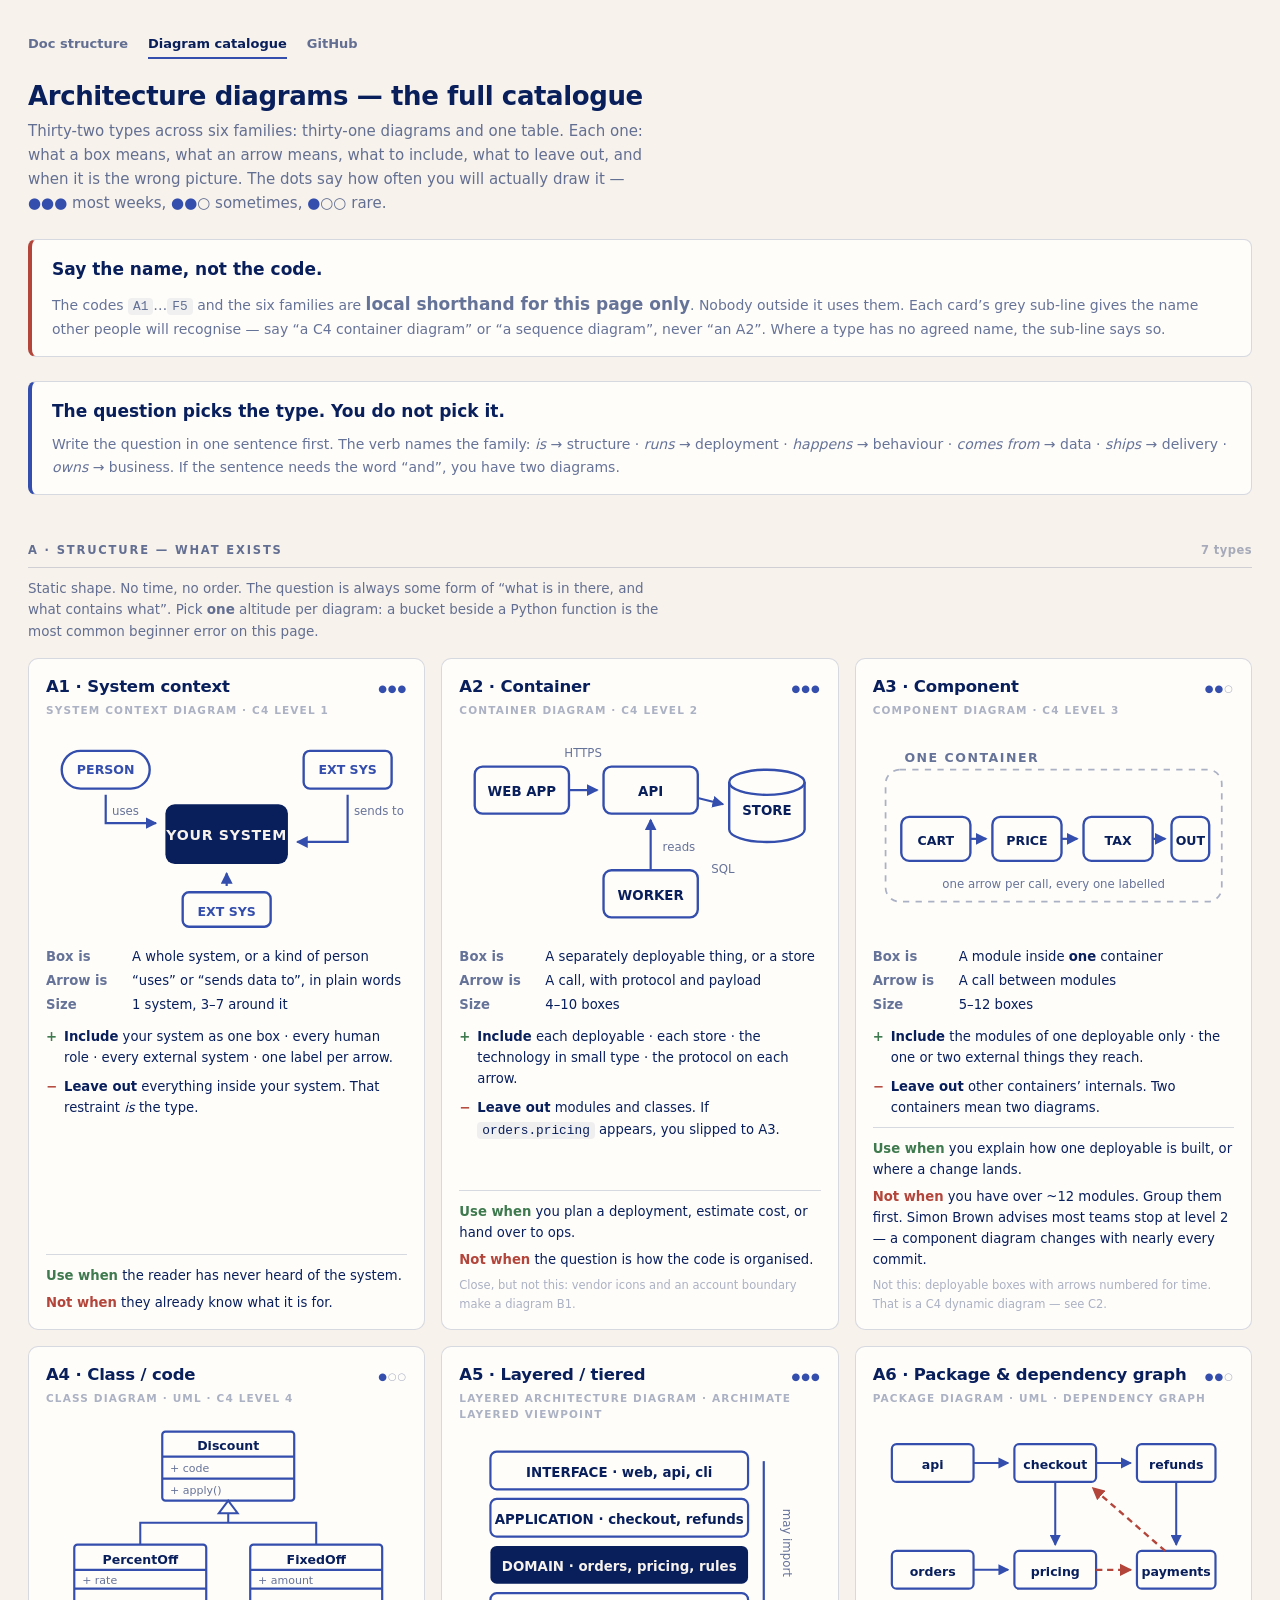
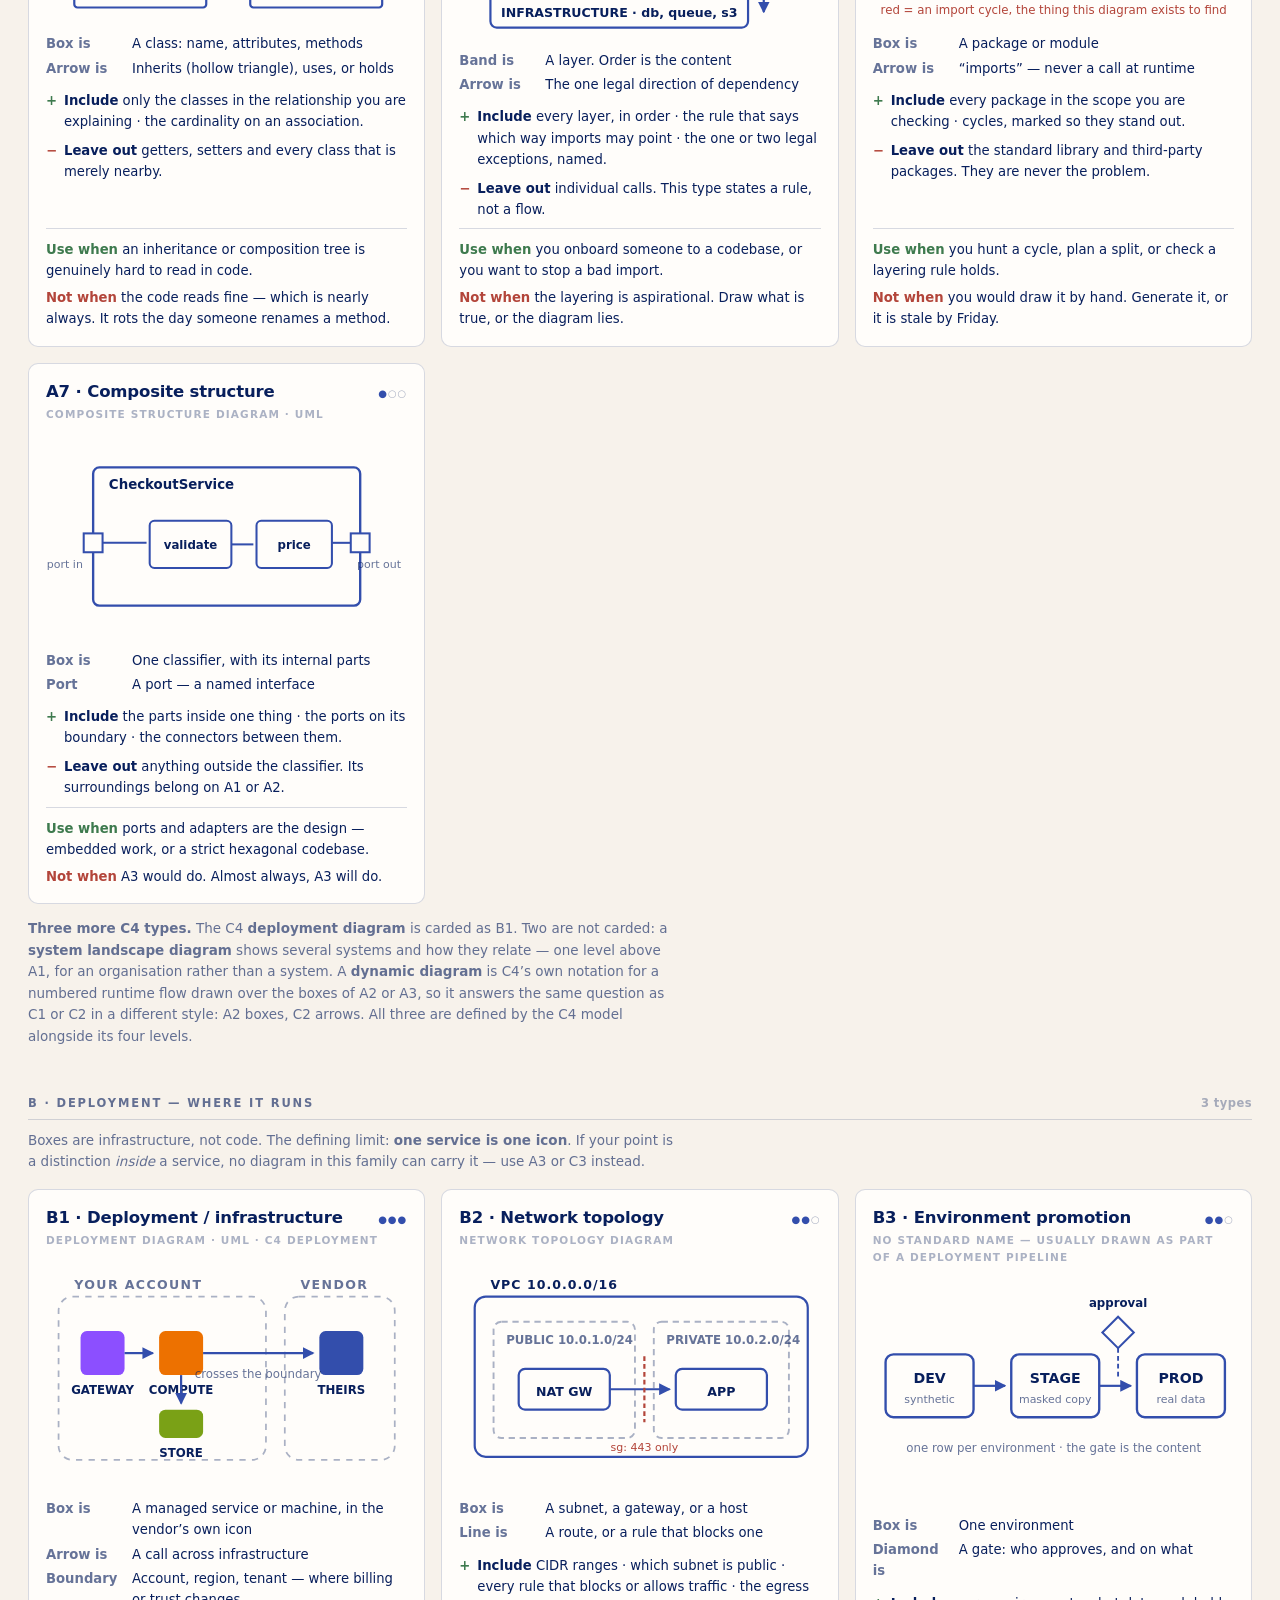
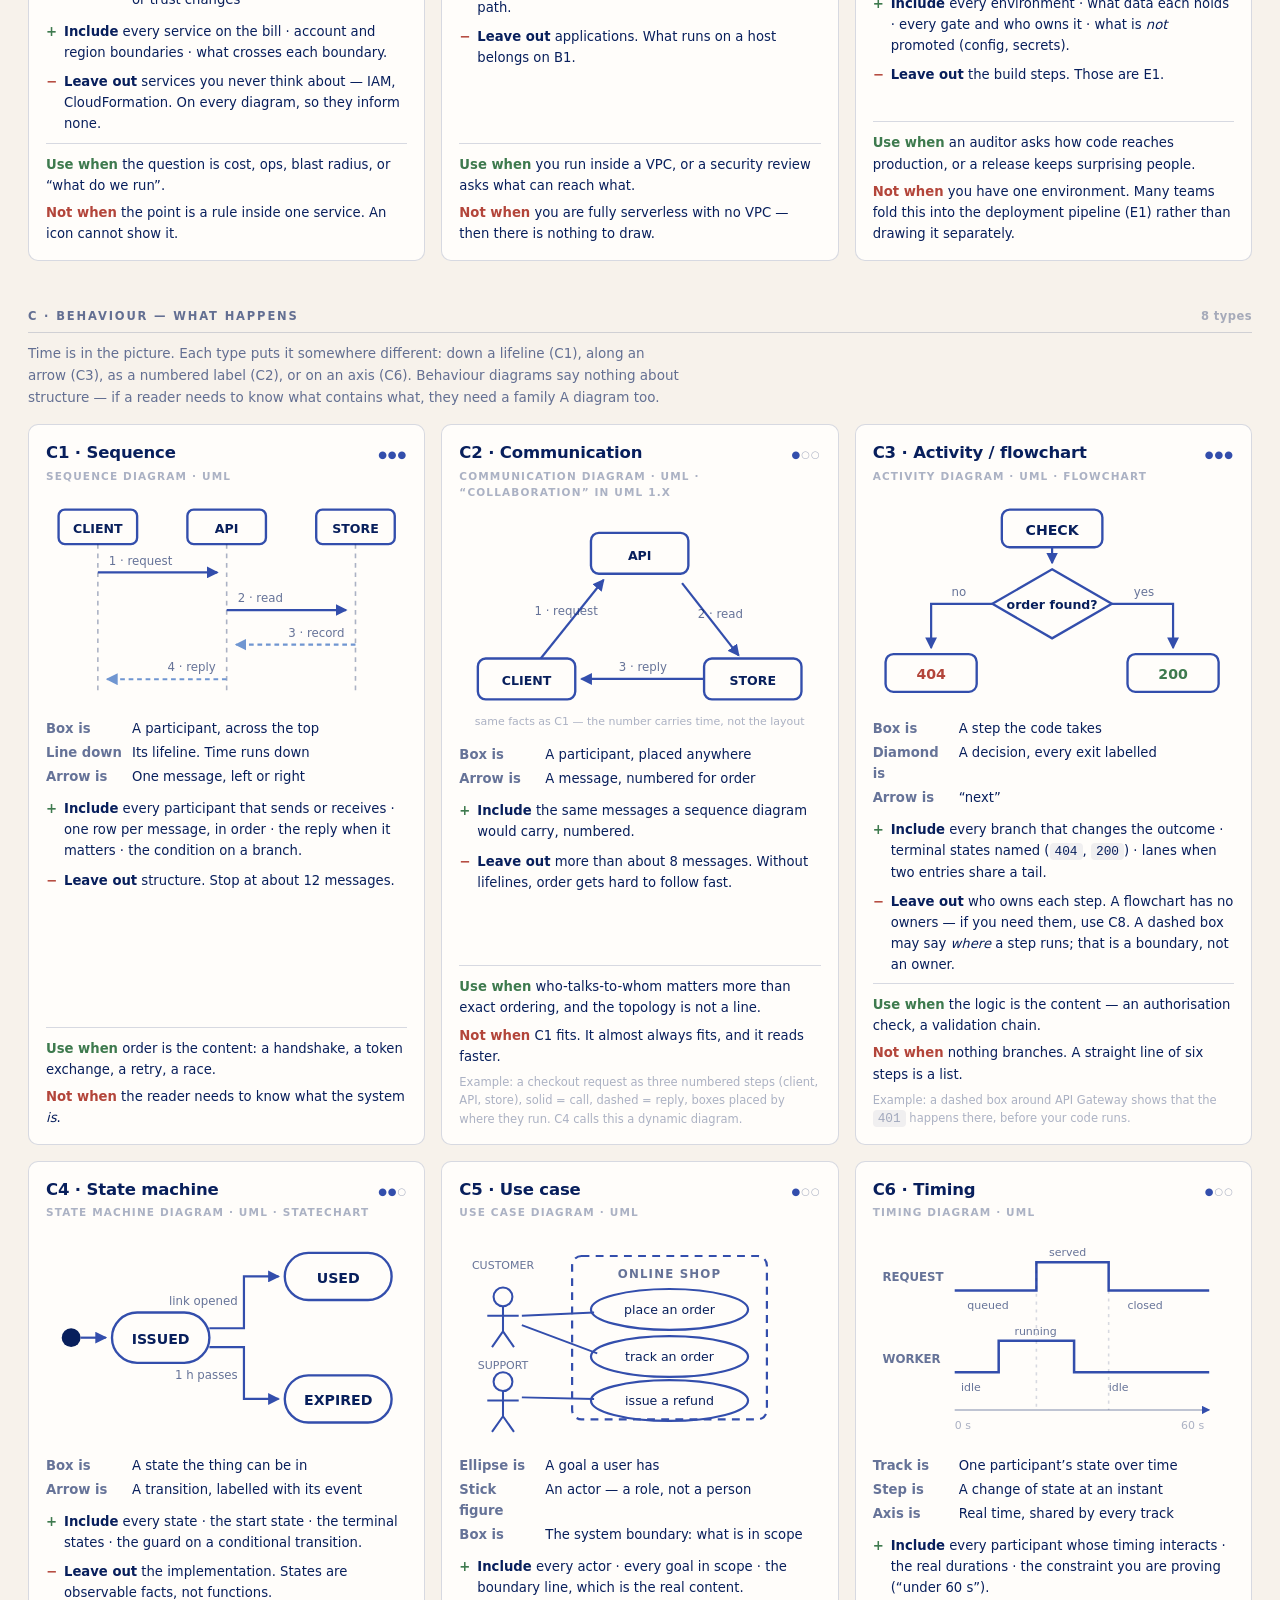
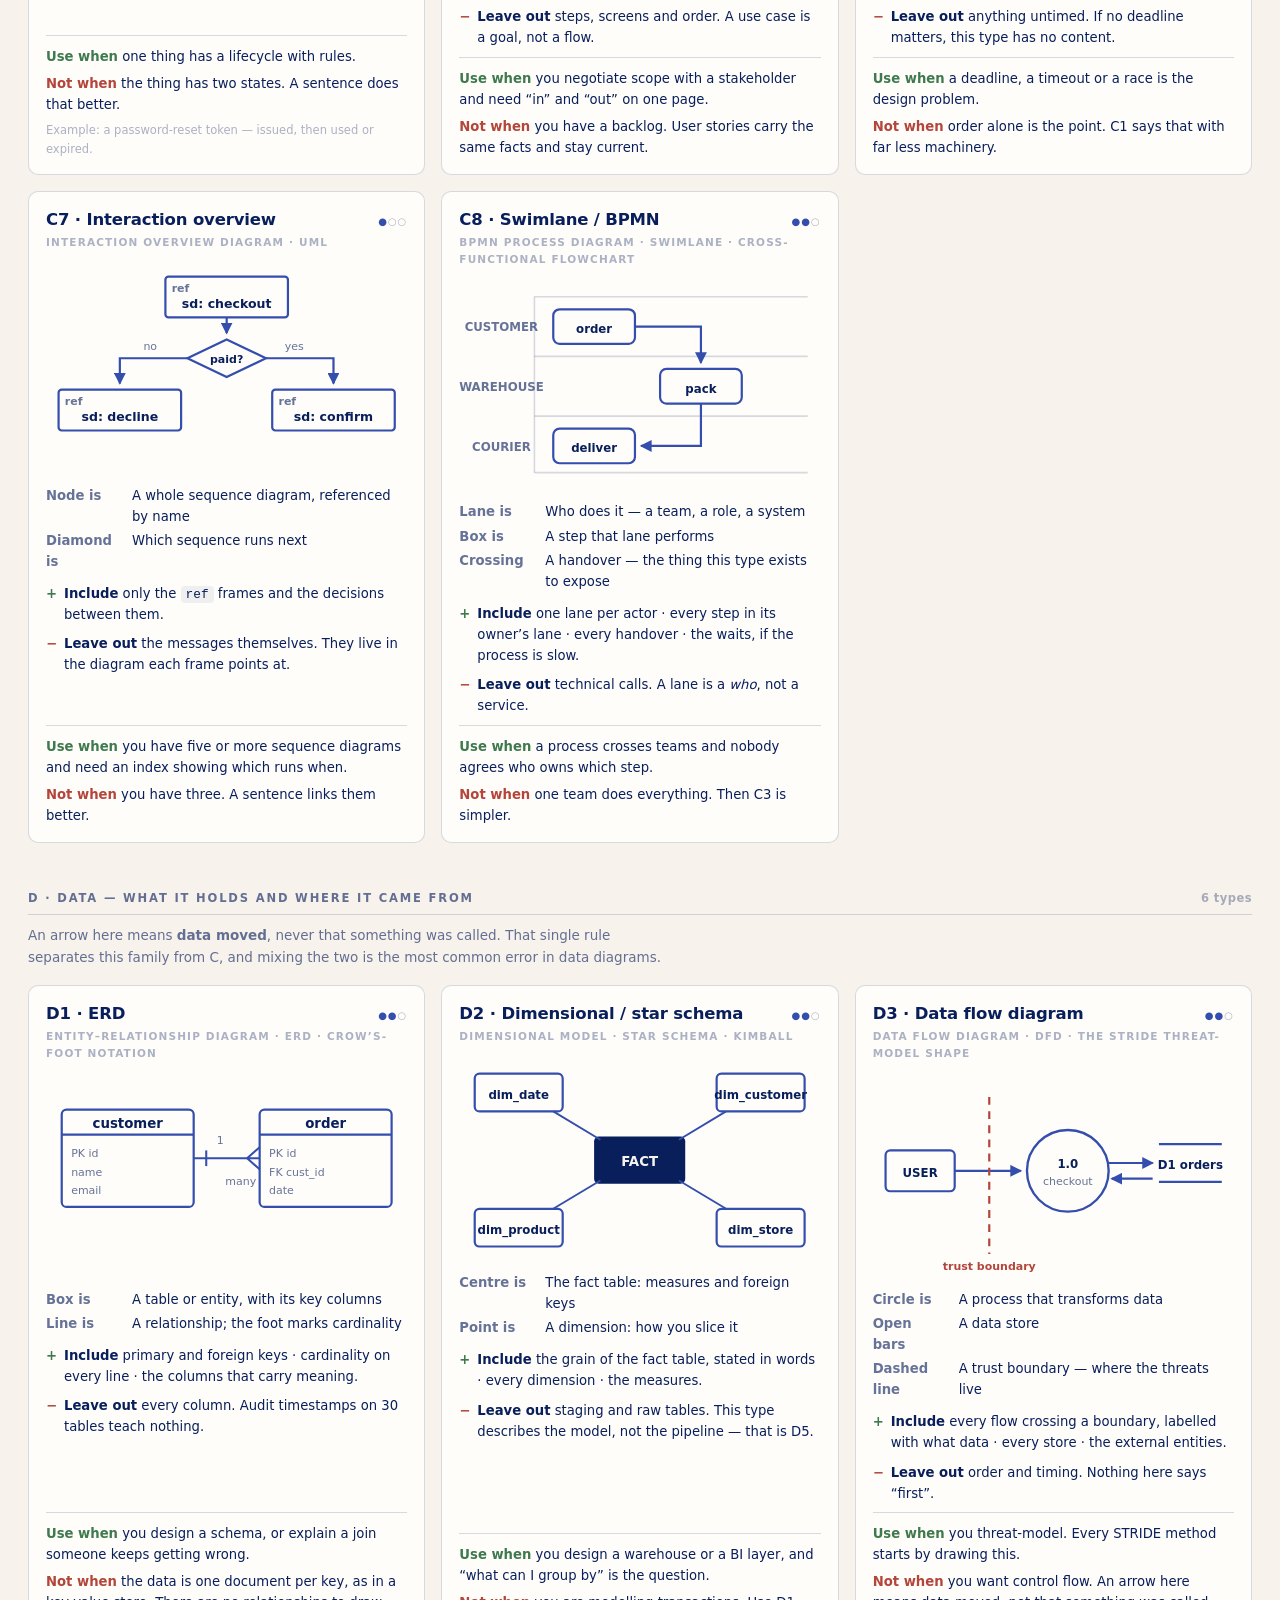
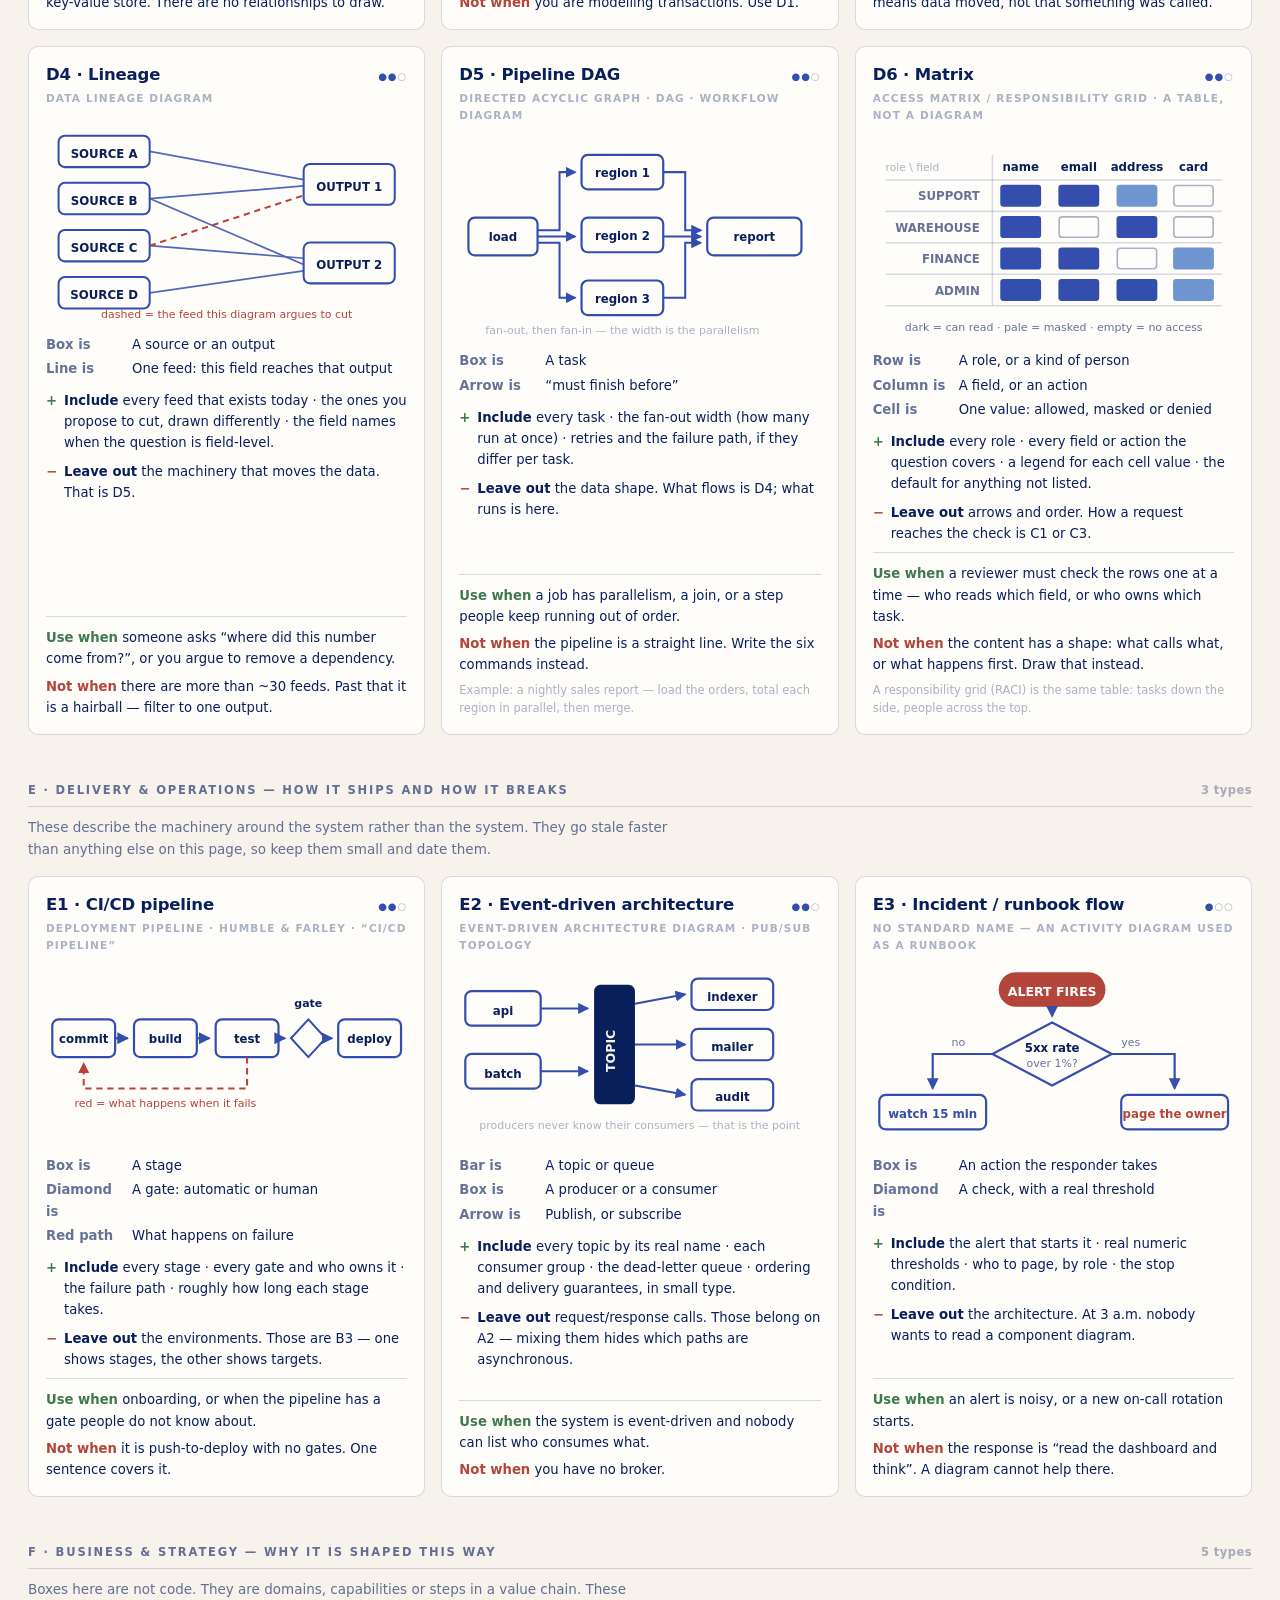
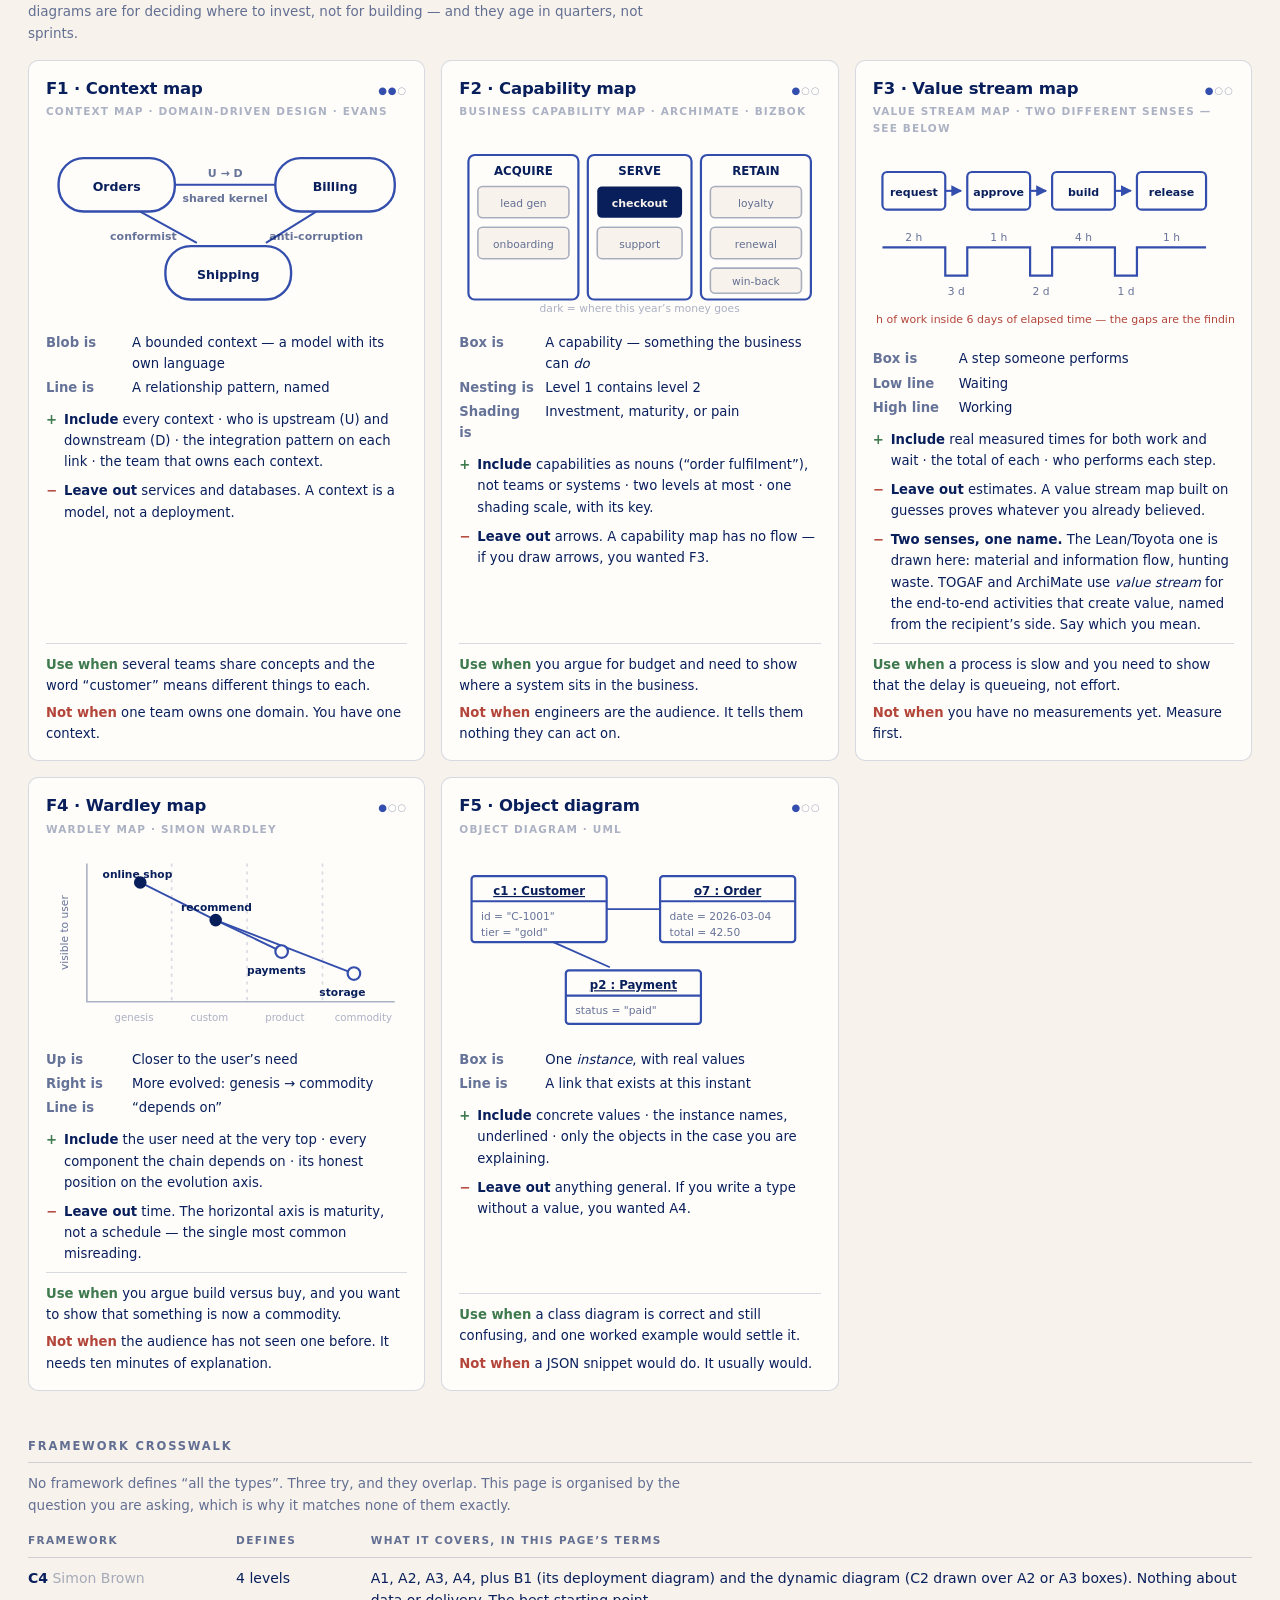
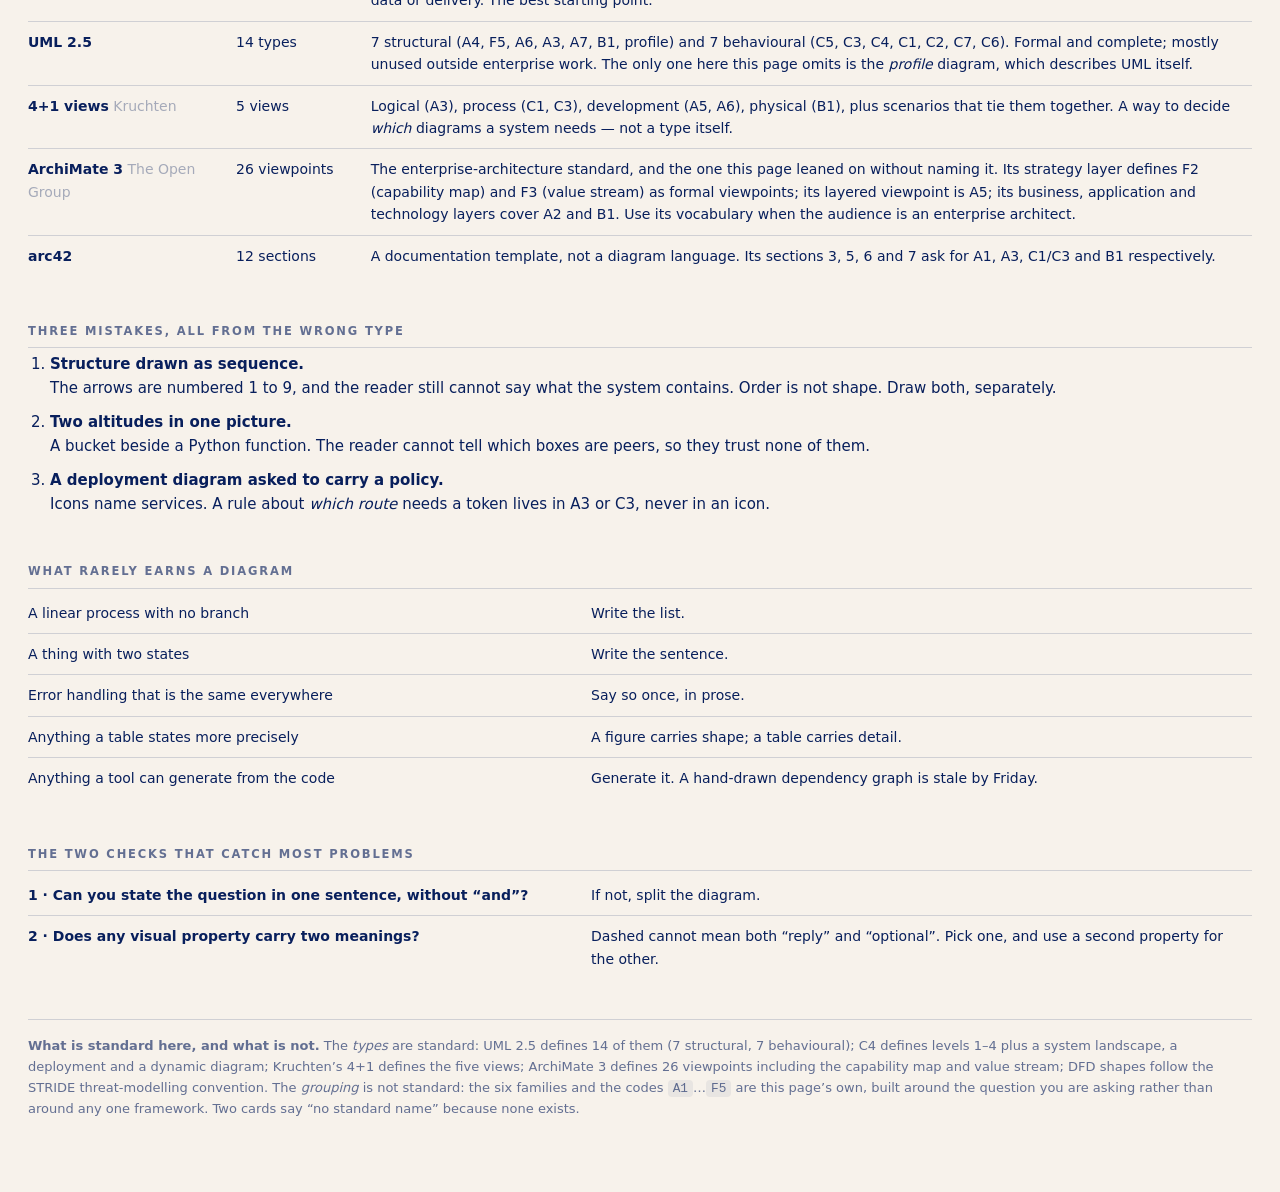
==== docs/diagram-types.html @ 03df4615 "docs(site): add design-doc guide with diagram previews INTENTION: Publish a guide that teaches peopl" ====
<!doctype html>
<html lang="en"><head><meta charset="utf-8">
<meta name="viewport" content="width=device-width,initial-scale=1">
<title>Architecture diagrams — the full catalogue</title>
<link rel="icon" href="data:,">
<style>
  :root{
    --bg:#F7F2EB; --card:#FFFDFA; --txt:#081F5C; --data:#334EAC; --data2:#7096D1;
    --mut:rgba(8,31,92,.62); --faint:rgba(8,31,92,.34); --grid:rgba(8,31,92,.16);
    --ok:#3E7A4E; --no:#B3453A;
    --sans:"Segoe UI",system-ui,-apple-system,"Helvetica Neue",sans-serif;
    --mono:ui-monospace,"Cascadia Mono",Consolas,monospace;
  }
  *{box-sizing:border-box}
  body{background:var(--bg);color:var(--txt);margin:0;font:15px/1.6 var(--sans);padding:34px 28px 60px}
  .wrap{max-width:1240px;margin:0 auto}
  h1{font-size:26px;line-height:1.22;margin:0 0 6px;letter-spacing:-.015em}
  .lede{font-size:15px;color:var(--mut);margin:0;max-width:66ch}
  h2{font-size:11.5px;letter-spacing:.16em;text-transform:uppercase;font-weight:700;color:var(--mut);
     margin:46px 0 4px;padding-bottom:7px;border-bottom:1px solid var(--grid)}
  h2 .cnt{float:right;letter-spacing:.04em;color:var(--faint);text-transform:none;font-weight:600}
  .famnote{font-size:13.5px;color:var(--mut);margin:10px 0 16px;max-width:76ch}
  .rule{background:var(--card);border:1px solid var(--grid);border-left:4px solid var(--data);
        border-radius:8px;padding:16px 20px;margin:24px 0 0}
  .rule b{font-size:17px}
  .rule p{margin:8px 0 0;color:var(--mut);font-size:14px}
  table{border-collapse:collapse;width:100%;font-size:14px}
  th{text-align:left;font-size:10.5px;letter-spacing:.13em;text-transform:uppercase;color:var(--mut);
     font-weight:700;padding:0 14px 8px 0;border-bottom:1px solid var(--grid)}
  td{padding:9px 14px 9px 0;border-bottom:1px solid var(--grid);vertical-align:top}
  tr:last-child td{border-bottom:none}
  code{font:12.8px/1.4 var(--mono);background:rgba(8,31,92,.06);padding:1px 5px;border-radius:4px}
  .grid{display:grid;grid-template-columns:repeat(auto-fit,minmax(min(372px,100%),1fr));gap:16px}
  .card{background:var(--card);border:1px solid var(--grid);border-radius:10px;padding:15px 17px 16px;
        break-inside:avoid;display:flex;flex-direction:column;scroll-margin-top:18px}
  .card:target{border-color:var(--data);box-shadow:0 0 0 3px rgba(51,78,172,.28)}
  .card h3{margin:0;font-size:16.5px;letter-spacing:-.01em}
  .hd{display:flex;justify-content:space-between;align-items:baseline;gap:10px}
  .alt{font-size:10.5px;letter-spacing:.11em;text-transform:uppercase;color:var(--faint);
       font-weight:700;margin:1px 0 11px}
  .freq{font-size:10px;letter-spacing:.1em;white-space:nowrap;color:var(--faint);font-weight:700}
  .freq i{font-style:normal;color:var(--data)}
  .card svg{display:block;width:100%;height:auto;margin:2px 0 13px}
  .kv{display:grid;grid-template-columns:76px 1fr;gap:3px 10px;font-size:13.2px;margin:0 0 11px}
  .kv dt{color:var(--mut);font-weight:600}
  .kv dd{margin:0}
  .io{font-size:13.2px;margin:0 0 8px;padding-left:18px;position:relative}
  .io:before{position:absolute;left:0;top:0;font-weight:700}
  .inc:before{content:"+";color:var(--ok)} .exc:before{content:"\2212";color:var(--no)}
  .when{border-top:1px solid var(--grid);margin-top:auto;padding-top:10px;font-size:13.2px}
  .when p{margin:0 0 6px} .when p:last-child{margin:0}
  .yes b{color:var(--ok)} .no b{color:var(--no)}
  .ex{font-size:11.5px;color:var(--faint);margin:9px 0 0}
  ol.mistakes{margin:0;padding-left:22px} ol.mistakes li{margin-bottom:10px} ol.mistakes b{display:block}
  .foot{margin-top:40px;padding-top:16px;border-top:1px solid var(--grid);font-size:13px;color:var(--mut)}
  .topnav{display:flex;flex-wrap:wrap;gap:6px 20px;font-size:13px;font-weight:600;margin:0 0 22px}
  .topnav a{color:var(--mut);text-decoration:none;padding-bottom:2px;border-bottom:2px solid transparent}
  .topnav a:hover,.topnav a:focus-visible{color:var(--txt);border-bottom-color:var(--grid)}
  .topnav a[aria-current="page"]{color:var(--txt);border-bottom-color:var(--data)}
  @media print{
    .topnav{display:none}
    .card:target{box-shadow:none;border-color:var(--grid)}
    body{background:#fff;padding:0;font-size:9.6pt}
    .grid{grid-template-columns:1fr 1fr;gap:9px}
    .card,.rule{background:#fff;break-inside:avoid} h2{margin-top:18px}
  }
</style></head><body><div class="wrap">

<nav class="topnav" aria-label="Site"><a href="index.html">Doc structure</a><a href="diagram-types.html" aria-current="page">Diagram catalogue</a><a href="https://github.com/whitewhiteqq/tech-design-doc">GitHub</a></nav>

<h1>Architecture diagrams — the full catalogue</h1>
<p class="lede">Thirty-two types across six families: thirty-one diagrams and one table. Each one: what a box means, what an arrow means,
what to include, what to leave out, and when it is the wrong picture. The dots say how often you will
actually draw it — <i style="font-style:normal;color:#334EAC">●●●</i> most weeks,
<i style="font-style:normal;color:#334EAC">●●</i>○ sometimes, <i style="font-style:normal;color:#334EAC">●</i>○○ rare.</p>

<div class="rule" style="border-left-color:#B3453A">
  <b>Say the name, not the code.</b>
  <p>The codes <code>A1</code>…<code>F5</code> and the six families are <b>local shorthand for this
  page only</b>. Nobody outside it uses them. Each card’s grey sub-line gives the name other people
  will recognise — say “a C4 container diagram” or “a sequence diagram”, never “an A2”. Where a type
  has no agreed name, the sub-line says so.</p>
</div>

<div class="rule">
  <b>The question picks the type. You do not pick it.</b>
  <p>Write the question in one sentence first. The verb names the family: <i>is</i> → structure ·
  <i>runs</i> → deployment · <i>happens</i> → behaviour · <i>comes from</i> → data ·
  <i>ships</i> → delivery · <i>owns</i> → business. If the sentence needs the word “and”, you have
  two diagrams.</p>
</div>

<!-- ══════════════════ A · STRUCTURE ══════════════════ -->
<h2>A · Structure — what exists <span class="cnt">7 types</span></h2>
<p class="famnote">Static shape. No time, no order. The question is always some form of “what is in
there, and what contains what”. Pick <b>one</b> altitude per diagram: a bucket beside a Python
function is the most common beginner error on this page.</p>
<div class="grid">

<div class="card" id="a1"><div class="hd"><h3>A1 · System context</h3><span class="freq"><i>●●●</i></span></div>
  <p class="alt">System context diagram · C4 level 1</p>
  <svg viewBox="0 0 230 128" role="img" aria-label="One dark system box in the middle with a person and two external systems pointing at it">
    <rect x="76" y="46" width="78" height="38" rx="6" fill="#081F5C"/>
    <text x="115" y="69" text-anchor="middle" font-size="9" font-weight="800" fill="#F7F2EB" letter-spacing=".05em">YOUR SYSTEM</text>
    <g fill="none" stroke="#334EAC" stroke-width="1.5">
      <rect x="10" y="12" width="56" height="24" rx="12"/><rect x="164" y="12" width="56" height="24" rx="4"/>
      <rect x="87" y="102" width="56" height="22" rx="4"/></g>
    <g font-size="8" font-weight="700" fill="#334EAC" text-anchor="middle">
      <text x="38" y="27">PERSON</text><text x="192" y="27">EXT SYS</text><text x="115" y="117">EXT SYS</text></g>
    <g fill="none" stroke="#334EAC" stroke-width="1.4" marker-end="url(#a)">
      <path d="M38 40 L38 58 L70 58"/><path d="M192 40 L192 70 L160 70"/><path d="M115 98 L115 90"/></g>
    <g font-size="7.5" fill="rgba(8,31,92,.62)"><text x="42" y="53">uses</text><text x="196" y="53">sends to</text></g>
  </svg>
  <dl class="kv"><dt>Box is</dt><dd>A whole system, or a kind of person</dd>
    <dt>Arrow is</dt><dd>“uses” or “sends data to”, in plain words</dd><dt>Size</dt><dd>1 system, 3–7 around it</dd></dl>
  <p class="io inc"><b>Include</b> your system as one box · every human role · every external system · one label per arrow.</p>
  <p class="io exc"><b>Leave out</b> everything inside your system. That restraint <i>is</i> the type.</p>
  <div class="when"><p class="yes"><b>Use when</b> the reader has never heard of the system.</p>
    <p class="no"><b>Not when</b> they already know what it is for.</p></div>
</div>

<div class="card" id="a2"><div class="hd"><h3>A2 · Container</h3><span class="freq"><i>●●●</i></span></div>
  <p class="alt">Container diagram · C4 level 2</p>
  <svg viewBox="0 0 230 128" role="img" aria-label="A web app, an API, a worker and a cylinder store, joined by labelled arrows">
    <g fill="none" stroke="#334EAC" stroke-width="1.5">
      <rect x="10" y="22" width="60" height="30" rx="5"/><rect x="92" y="22" width="60" height="30" rx="5"/>
      <rect x="92" y="88" width="60" height="30" rx="5"/>
      <path d="M172 32 a24 8 0 0 1 48 0 v30 a24 8 0 0 1 -48 0 z"/><path d="M172 32 a24 8 0 0 0 48 0"/></g>
    <g font-size="8.5" font-weight="800" fill="#081F5C" text-anchor="middle">
      <text x="40" y="41">WEB APP</text><text x="122" y="41">API</text><text x="122" y="107">WORKER</text><text x="196" y="53">STORE</text></g>
    <g fill="none" stroke="#334EAC" stroke-width="1.4" marker-end="url(#a)">
      <path d="M70 37 L88 37"/><path d="M152 42 L168 46"/><path d="M122 88 L122 56"/></g>
    <g font-size="7.5" fill="rgba(8,31,92,.62)" text-anchor="middle">
      <text x="79" y="16">HTTPS</text><text x="168" y="90">SQL</text><text x="140" y="76">reads</text></g>
  </svg>
  <dl class="kv"><dt>Box is</dt><dd>A separately deployable thing, or a store</dd>
    <dt>Arrow is</dt><dd>A call, with protocol and payload</dd><dt>Size</dt><dd>4–10 boxes</dd></dl>
  <p class="io inc"><b>Include</b> each deployable · each store · the technology in small type · the protocol on each arrow.</p>
  <p class="io exc"><b>Leave out</b> modules and classes. If <code>orders.pricing</code> appears, you slipped to A3.</p>
  <div class="when"><p class="yes"><b>Use when</b> you plan a deployment, estimate cost, or hand over to ops.</p>
    <p class="no"><b>Not when</b> the question is how the code is organised.</p>
    <p class="ex">Close, but not this: vendor icons and an account boundary make a diagram B1.</p></div>
</div>

<div class="card" id="a3"><div class="hd"><h3>A3 · Component</h3><span class="freq"><i>●●</i>○</span></div>
  <p class="alt">Component diagram · C4 level 3</p>
  <svg viewBox="0 0 230 128" role="img" aria-label="One dashed container holding four modules chained by arrows">
    <rect x="8" y="24" width="214" height="84" rx="9" fill="none" stroke="rgba(8,31,92,.34)" stroke-width="1.1" stroke-dasharray="4 4"/>
    <text x="20" y="19" font-size="8" font-weight="700" fill="rgba(8,31,92,.62)" letter-spacing=".12em">ONE CONTAINER</text>
    <g fill="none" stroke="#334EAC" stroke-width="1.5">
      <rect x="18" y="54" width="44" height="28" rx="5"/><rect x="76" y="54" width="44" height="28" rx="5"/>
      <rect x="134" y="54" width="44" height="28" rx="5"/><rect x="190" y="54" width="24" height="28" rx="5"/></g>
    <g font-size="8" font-weight="800" fill="#081F5C" text-anchor="middle">
      <text x="40" y="72">CART</text><text x="98" y="72">PRICE</text><text x="156" y="72">TAX</text><text x="202" y="72">OUT</text></g>
    <g fill="none" stroke="#334EAC" stroke-width="1.4" marker-end="url(#a)">
      <path d="M62 68 L72 68"/><path d="M120 68 L130 68"/><path d="M178 68 L186 68"/></g>
    <text x="115" y="99" font-size="7.5" fill="rgba(8,31,92,.62)" text-anchor="middle">one arrow per call, every one labelled</text>
  </svg>
  <dl class="kv"><dt>Box is</dt><dd>A module inside <b>one</b> container</dd>
    <dt>Arrow is</dt><dd>A call between modules</dd><dt>Size</dt><dd>5–12 boxes</dd></dl>
  <p class="io inc"><b>Include</b> the modules of one deployable only · the one or two external things they reach.</p>
  <p class="io exc"><b>Leave out</b> other containers’ internals. Two containers mean two diagrams.</p>
  <div class="when"><p class="yes"><b>Use when</b> you explain how one deployable is built, or where a change lands.</p>
    <p class="no"><b>Not when</b> you have over ~12 modules. Group them first. Simon Brown advises most teams stop at level 2 — a component diagram changes with nearly every commit.</p>
    <p class="ex">Not this: deployable boxes with arrows numbered for time. That is a C4 dynamic diagram — see C2.</p></div>
</div>

<div class="card" id="a4"><div class="hd"><h3>A4 · Class / code</h3><span class="freq"><i>●</i>○○</span></div>
  <p class="alt">Class diagram · UML · C4 level 4</p>
  <svg viewBox="0 0 230 128" role="img" aria-label="Two UML class boxes with name, attribute and method compartments, joined by a hollow inheritance triangle">
    <g fill="none" stroke="#334EAC" stroke-width="1.4">
      <rect x="74" y="8" width="84" height="44" rx="2"/><path d="M74 24 h84 M74 38 h84"/>
      <rect x="18" y="80" width="84" height="40" rx="2"/><path d="M18 96 h84 M18 108 h84"/>
      <rect x="130" y="80" width="84" height="40" rx="2"/><path d="M130 96 h84 M130 108 h84"/></g>
    <g font-size="8" font-weight="800" fill="#081F5C" text-anchor="middle">
      <text x="116" y="20">Discount</text><text x="60" y="92">PercentOff</text><text x="172" y="92">FixedOff</text></g>
    <g font-size="7" fill="rgba(8,31,92,.62)">
      <text x="79" y="34">+ code</text><text x="79" y="48">+ apply()</text>
      <text x="23" y="105">+ rate</text><text x="135" y="105">+ amount</text></g>
    <g fill="none" stroke="#334EAC" stroke-width="1.3">
      <path d="M60 80 L60 66 L172 66 L172 80"/><path d="M116 66 L116 58"/>
      <path d="M116 52 L110 60 L122 60 Z" fill="#FFFDFA"/></g>
  </svg>
  <dl class="kv"><dt>Box is</dt><dd>A class: name, attributes, methods</dd>
    <dt>Arrow is</dt><dd>Inherits (hollow triangle), uses, or holds</dd></dl>
  <p class="io inc"><b>Include</b> only the classes in the relationship you are explaining · the cardinality on an association.</p>
  <p class="io exc"><b>Leave out</b> getters, setters and every class that is merely nearby.</p>
  <div class="when"><p class="yes"><b>Use when</b> an inheritance or composition tree is genuinely hard to read in code.</p>
    <p class="no"><b>Not when</b> the code reads fine — which is nearly always. It rots the day someone renames a method.</p></div>
</div>

<div class="card" id="a5"><div class="hd"><h3>A5 · Layered / tiered</h3><span class="freq"><i>●●●</i></span></div>
  <p class="alt">Layered architecture diagram · ArchiMate layered viewpoint</p>
  <svg viewBox="0 0 230 128" role="img" aria-label="Four stacked horizontal layers with a downward arrow at the side showing that dependencies point only inward">
    <g stroke="#334EAC" stroke-width="1.4">
      <rect x="20" y="10" width="164" height="24" rx="4" fill="none"/>
      <rect x="20" y="40" width="164" height="24" rx="4" fill="none"/>
      <rect x="20" y="70" width="164" height="24" rx="4" fill="#081F5C" stroke="none"/>
      <rect x="20" y="100" width="164" height="22" rx="4" fill="none"/></g>
    <g font-size="8.5" font-weight="800" text-anchor="middle" fill="#081F5C">
      <text x="102" y="26">INTERFACE · web, api, cli</text><text x="102" y="56">APPLICATION · checkout, refunds</text></g>
    <text x="102" y="86" font-size="8.5" font-weight="800" text-anchor="middle" fill="#F7F2EB">DOMAIN · orders, pricing, rules</text>
    <text x="102" y="115" font-size="8" font-weight="800" text-anchor="middle" fill="#081F5C">INFRASTRUCTURE · db, queue, s3</text>
    <path d="M194 16 L194 112" fill="none" stroke="#334EAC" stroke-width="1.4" marker-end="url(#a)"/>
    <text x="206" y="68" font-size="7.5" fill="rgba(8,31,92,.62)" transform="rotate(90 206 68)" text-anchor="middle">may import</text>
  </svg>
  <dl class="kv"><dt>Band is</dt><dd>A layer. Order is the content</dd>
    <dt>Arrow is</dt><dd>The one legal direction of dependency</dd></dl>
  <p class="io inc"><b>Include</b> every layer, in order · the rule that says which way imports may point · the one or two legal exceptions, named.</p>
  <p class="io exc"><b>Leave out</b> individual calls. This type states a rule, not a flow.</p>
  <div class="when"><p class="yes"><b>Use when</b> you onboard someone to a codebase, or you want to stop a bad import.</p>
    <p class="no"><b>Not when</b> the layering is aspirational. Draw what is true, or the diagram lies.</p></div>
</div>

<div class="card" id="a6"><div class="hd"><h3>A6 · Package &amp; dependency graph</h3><span class="freq"><i>●●</i>○</span></div>
  <p class="alt">Package diagram · UML · dependency graph</p>
  <svg viewBox="0 0 230 128" role="img" aria-label="Six package boxes joined by dependency arrows, with one red cycle highlighted">
    <g fill="none" stroke="#334EAC" stroke-width="1.4">
      <rect x="12" y="16" width="52" height="24" rx="3"/><rect x="90" y="16" width="52" height="24" rx="3"/>
      <rect x="168" y="16" width="50" height="24" rx="3"/><rect x="12" y="84" width="52" height="24" rx="3"/>
      <rect x="90" y="84" width="52" height="24" rx="3"/><rect x="168" y="84" width="50" height="24" rx="3"/></g>
    <g font-size="8" font-weight="700" fill="#081F5C" text-anchor="middle">
      <text x="38" y="32">api</text><text x="116" y="32">checkout</text><text x="193" y="32">refunds</text>
      <text x="38" y="100">orders</text><text x="116" y="100">pricing</text><text x="193" y="100">payments</text></g>
    <g fill="none" stroke="#334EAC" stroke-width="1.3" marker-end="url(#a)">
      <path d="M64 28 L86 28"/><path d="M142 28 L164 28"/><path d="M116 40 L116 80"/>
      <path d="M64 96 L86 96"/><path d="M193 40 L193 80"/></g>
    <g fill="none" stroke="#B3453A" stroke-width="1.5" stroke-dasharray="4 3" marker-end="url(#r)">
      <path d="M142 96 L164 96"/><path d="M186 84 L140 44"/></g>
    <text x="115" y="124" font-size="7.5" fill="#B3453A" text-anchor="middle">red = an import cycle, the thing this diagram exists to find</text>
  </svg>
  <dl class="kv"><dt>Box is</dt><dd>A package or module</dd><dt>Arrow is</dt><dd>“imports” — never a call at runtime</dd></dl>
  <p class="io inc"><b>Include</b> every package in the scope you are checking · cycles, marked so they stand out.</p>
  <p class="io exc"><b>Leave out</b> the standard library and third-party packages. They are never the problem.</p>
  <div class="when"><p class="yes"><b>Use when</b> you hunt a cycle, plan a split, or check a layering rule holds.</p>
    <p class="no"><b>Not when</b> you would draw it by hand. Generate it, or it is stale by Friday.</p></div>
</div>

<div class="card" id="a7"><div class="hd"><h3>A7 · Composite structure</h3><span class="freq"><i>●</i>○○</span></div>
  <p class="alt">Composite structure diagram · UML</p>
  <svg viewBox="0 0 230 128" role="img" aria-label="One outer box with small port squares on its border and two internal parts wired to those ports">
    <rect x="30" y="20" width="170" height="88" rx="4" fill="none" stroke="#334EAC" stroke-width="1.5"/>
    <text x="40" y="34" font-size="8.5" font-weight="800" fill="#081F5C">CheckoutService</text>
    <g fill="none" stroke="#334EAC" stroke-width="1.3">
      <rect x="66" y="54" width="52" height="30" rx="3"/><rect x="134" y="54" width="48" height="30" rx="3"/></g>
    <g font-size="7.5" font-weight="700" fill="#081F5C" text-anchor="middle">
      <text x="92" y="72">validate</text><text x="158" y="72">price</text></g>
    <g fill="#FFFDFA" stroke="#334EAC" stroke-width="1.3">
      <rect x="24" y="62" width="12" height="12"/><rect x="194" y="62" width="12" height="12"/></g>
    <g fill="none" stroke="#334EAC" stroke-width="1.3"><path d="M36 68 L64 68"/><path d="M118 69 L132 69"/><path d="M182 68 L194 68"/></g>
    <g font-size="7" fill="rgba(8,31,92,.62)" text-anchor="middle"><text x="12" y="84">port in</text><text x="212" y="84">port out</text></g>
  </svg>
  <dl class="kv"><dt>Box is</dt><dd>One classifier, with its internal parts</dd><dt>Port</dt><dd>A port — a named interface</dd></dl>
  <p class="io inc"><b>Include</b> the parts inside one thing · the ports on its boundary · the connectors between them.</p>
  <p class="io exc"><b>Leave out</b> anything outside the classifier. Its surroundings belong on A1 or A2.</p>
  <div class="when"><p class="yes"><b>Use when</b> ports and adapters are the design — embedded work, or a strict hexagonal codebase.</p>
    <p class="no"><b>Not when</b> A3 would do. Almost always, A3 will do.</p></div>
</div>
</div>

<p class="famnote" style="margin-top:14px"><b>Three more C4 types.</b> The C4 <b>deployment diagram</b> is
carded as B1. Two are not carded: a <b>system landscape diagram</b> shows several systems and how they
relate — one level above A1, for an organisation rather than a system. A <b>dynamic diagram</b> is C4’s
own notation for a numbered runtime flow drawn over the boxes of A2 or A3, so it answers the same
question as C1 or C2 in a different style: A2 boxes, C2 arrows. All three
are defined by the C4 model alongside its four levels.</p>

<!-- ══════════════════ B · DEPLOYMENT ══════════════════ -->
<h2>B · Deployment — where it runs <span class="cnt">3 types</span></h2>
<p class="famnote">Boxes are infrastructure, not code. The defining limit: <b>one service is one icon</b>.
If your point is a distinction <i>inside</i> a service, no diagram in this family can carry it — use
A3 or C3 instead.</p>
<div class="grid">

<div class="card" id="b1"><div class="hd"><h3>B1 · Deployment / infrastructure</h3><span class="freq"><i>●●●</i></span></div>
  <p class="alt">Deployment diagram · UML · C4 deployment</p>
  <svg viewBox="0 0 230 142" role="img" aria-label="Two dashed boundaries holding coloured service tiles, with one arrow crossing between them">
    <g fill="none" stroke="rgba(8,31,92,.34)" stroke-width="1.1" stroke-dasharray="4 4">
      <rect x="8" y="22" width="132" height="104" rx="9"/><rect x="152" y="22" width="70" height="104" rx="9"/></g>
    <g font-size="8" font-weight="700" fill="rgba(8,31,92,.62)" letter-spacing=".11em">
      <text x="18" y="17">YOUR ACCOUNT</text><text x="162" y="17">VENDOR</text></g>
    <rect x="22" y="44" width="28" height="28" rx="4" fill="#8C4FFF"/>
    <rect x="72" y="44" width="28" height="28" rx="4" fill="#ED7100"/>
    <rect x="72" y="94" width="28" height="18" rx="4" fill="#7AA116"/>
    <rect x="174" y="44" width="28" height="28" rx="4" fill="#334EAC"/>
    <g font-size="7.5" font-weight="700" fill="#081F5C" text-anchor="middle">
      <text x="36" y="84">GATEWAY</text><text x="86" y="84">COMPUTE</text><text x="86" y="124">STORE</text><text x="188" y="84">THEIRS</text></g>
    <g fill="none" stroke="#334EAC" stroke-width="1.4" marker-end="url(#a)">
      <path d="M50 58 L68 58"/><path d="M100 58 L170 58"/><path d="M86 72 L86 90"/></g>
    <text x="135" y="74" font-size="7.5" fill="rgba(8,31,92,.62)" text-anchor="middle">crosses the boundary</text>
  </svg>
  <dl class="kv"><dt>Box is</dt><dd>A managed service or machine, in the vendor’s own icon</dd>
    <dt>Arrow is</dt><dd>A call across infrastructure</dd><dt>Boundary</dt><dd>Account, region, tenant — where billing or trust changes</dd></dl>
  <p class="io inc"><b>Include</b> every service on the bill · account and region boundaries · what crosses each boundary.</p>
  <p class="io exc"><b>Leave out</b> services you never think about — IAM, CloudFormation. On every diagram, so they inform none.</p>
  <div class="when"><p class="yes"><b>Use when</b> the question is cost, ops, blast radius, or “what do we run”.</p>
    <p class="no"><b>Not when</b> the point is a rule inside one service. An icon cannot show it.</p></div>
</div>

<div class="card" id="b2"><div class="hd"><h3>B2 · Network topology</h3><span class="freq"><i>●●</i>○</span></div>
  <p class="alt">Network topology diagram</p>
  <svg viewBox="0 0 230 142" role="img" aria-label="A VPC containing a public and a private subnet with CIDR ranges, a gateway, and a firewall rule between them">
    <rect x="10" y="22" width="212" height="102" rx="7" fill="none" stroke="#334EAC" stroke-width="1.4"/>
    <text x="20" y="17" font-size="8" font-weight="700" fill="#081F5C" letter-spacing=".08em">VPC 10.0.0.0/16</text>
    <g fill="none" stroke="rgba(8,31,92,.34)" stroke-width="1.2" stroke-dasharray="4 3">
      <rect x="22" y="38" width="90" height="74" rx="5"/><rect x="124" y="38" width="86" height="74" rx="5"/></g>
    <g font-size="7.5" font-weight="700" fill="rgba(8,31,92,.62)">
      <text x="30" y="52">PUBLIC 10.0.1.0/24</text><text x="132" y="52">PRIVATE 10.0.2.0/24</text></g>
    <g fill="none" stroke="#334EAC" stroke-width="1.4">
      <rect x="38" y="68" width="58" height="26" rx="4"/><rect x="138" y="68" width="58" height="26" rx="4"/></g>
    <g font-size="8" font-weight="800" fill="#081F5C" text-anchor="middle"><text x="67" y="85">NAT GW</text><text x="167" y="85">APP</text></g>
    <path d="M96 81 L134 81" fill="none" stroke="#334EAC" stroke-width="1.4" marker-end="url(#a)"/>
    <path d="M118 60 L118 102" fill="none" stroke="#B3453A" stroke-width="1.4" stroke-dasharray="3 2"/>
    <text x="118" y="120" font-size="7" fill="#B3453A" text-anchor="middle">sg: 443 only</text>
  </svg>
  <dl class="kv"><dt>Box is</dt><dd>A subnet, a gateway, or a host</dd><dt>Line is</dt><dd>A route, or a rule that blocks one</dd></dl>
  <p class="io inc"><b>Include</b> CIDR ranges · which subnet is public · every rule that blocks or allows traffic · the egress path.</p>
  <p class="io exc"><b>Leave out</b> applications. What runs on a host belongs on B1.</p>
  <div class="when"><p class="yes"><b>Use when</b> you run inside a VPC, or a security review asks what can reach what.</p>
    <p class="no"><b>Not when</b> you are fully serverless with no VPC — then there is nothing to draw.</p></div>
</div>

<div class="card" id="b3"><div class="hd"><h3>B3 · Environment promotion</h3><span class="freq"><i>●●</i>○</span></div>
  <p class="alt">No standard name — usually drawn as part of a deployment pipeline</p>
  <svg viewBox="0 0 230 142" role="img" aria-label="Three environment boxes in a row with a manual approval gate between stage and production">
    <g fill="none" stroke="#334EAC" stroke-width="1.5">
      <rect x="8" y="48" width="56" height="40" rx="5"/><rect x="88" y="48" width="56" height="40" rx="5"/>
      <rect x="168" y="48" width="56" height="40" rx="5"/></g>
    <g font-size="9" font-weight="800" fill="#081F5C" text-anchor="middle">
      <text x="36" y="66">DEV</text><text x="116" y="66">STAGE</text><text x="196" y="66">PROD</text></g>
    <g font-size="7" fill="rgba(8,31,92,.62)" text-anchor="middle">
      <text x="36" y="79">synthetic</text><text x="116" y="79">masked copy</text><text x="196" y="79">real data</text></g>
    <g fill="none" stroke="#334EAC" stroke-width="1.4" marker-end="url(#a)">
      <path d="M64 68 L84 68"/><path d="M144 68 L164 68"/></g>
    <path d="M156 24 L166 34 L156 44 L146 34 Z" fill="#FFFDFA" stroke="#334EAC" stroke-width="1.3"/>
    <path d="M156 44 L156 62" fill="none" stroke="#334EAC" stroke-width="1.2" stroke-dasharray="3 2"/>
    <text x="156" y="18" font-size="7.5" font-weight="700" fill="#081F5C" text-anchor="middle">approval</text>
    <text x="115" y="110" font-size="7.5" fill="rgba(8,31,92,.62)" text-anchor="middle">one row per environment · the gate is the content</text>
  </svg>
  <dl class="kv"><dt>Box is</dt><dd>One environment</dd><dt>Diamond is</dt><dd>A gate: who approves, and on what</dd></dl>
  <p class="io inc"><b>Include</b> every environment · what data each holds · every gate and who owns it · what is <i>not</i> promoted (config, secrets).</p>
  <p class="io exc"><b>Leave out</b> the build steps. Those are E1.</p>
  <div class="when"><p class="yes"><b>Use when</b> an auditor asks how code reaches production, or a release keeps surprising people.</p>
    <p class="no"><b>Not when</b> you have one environment. Many teams fold this into the deployment pipeline (E1) rather than drawing it separately.</p></div>
</div>
</div>

<!-- ══════════════════ C · BEHAVIOUR ══════════════════ -->
<h2>C · Behaviour — what happens <span class="cnt">8 types</span></h2>
<p class="famnote">Time is in the picture. Each type puts it somewhere different: down a lifeline (C1),
along an arrow (C3), as a numbered label (C2), or on an axis (C6). Behaviour diagrams say nothing
about structure — if a reader needs to know what contains what, they need a family A diagram too.</p>
<div class="grid">

<div class="card" id="c1"><div class="hd"><h3>C1 · Sequence</h3><span class="freq"><i>●●●</i></span></div>
  <p class="alt">Sequence diagram · UML</p>
  <svg viewBox="0 0 230 132" role="img" aria-label="Three vertical lifelines with four numbered messages between them, replies dashed">
    <g fill="none" stroke="#334EAC" stroke-width="1.5">
      <rect x="8" y="8" width="50" height="22" rx="4"/><rect x="90" y="8" width="50" height="22" rx="4"/><rect x="172" y="8" width="50" height="22" rx="4"/></g>
    <g font-size="8" font-weight="800" fill="#081F5C" text-anchor="middle">
      <text x="33" y="23">CLIENT</text><text x="115" y="23">API</text><text x="197" y="23">STORE</text></g>
    <g stroke="rgba(8,31,92,.34)" stroke-width="1" stroke-dasharray="3 3">
      <path d="M33 30 L33 126"/><path d="M115 30 L115 126"/><path d="M197 30 L197 126"/></g>
    <g fill="none" stroke="#334EAC" stroke-width="1.4" marker-end="url(#a)"><path d="M33 48 L109 48"/><path d="M115 72 L191 72"/></g>
    <g fill="none" stroke="#7096D1" stroke-width="1.4" stroke-dasharray="3 2.4" marker-end="url(#b)"><path d="M197 94 L121 94"/><path d="M115 116 L39 116"/></g>
    <g font-size="7.5" fill="rgba(8,31,92,.62)">
      <text x="40" y="43">1 · request</text><text x="122" y="67">2 · read</text>
      <text x="190" y="89" text-anchor="end">3 · record</text><text x="108" y="111" text-anchor="end">4 · reply</text></g>
  </svg>
  <dl class="kv"><dt>Box is</dt><dd>A participant, across the top</dd><dt>Line down</dt><dd>Its lifeline. Time runs down</dd>
    <dt>Arrow is</dt><dd>One message, left or right</dd></dl>
  <p class="io inc"><b>Include</b> every participant that sends or receives · one row per message, in order · the reply when it matters · the condition on a branch.</p>
  <p class="io exc"><b>Leave out</b> structure. Stop at about 12 messages.</p>
  <div class="when"><p class="yes"><b>Use when</b> order is the content: a handshake, a token exchange, a retry, a race.</p>
    <p class="no"><b>Not when</b> the reader needs to know what the system <i>is</i>.</p></div>
</div>

<div class="card" id="c2"><div class="hd"><h3>C2 · Communication</h3><span class="freq"><i>●</i>○○</span></div>
  <p class="alt">Communication diagram · UML · “collaboration” in UML 1.x</p>
  <svg viewBox="0 0 230 138" role="img" aria-label="Three nodes in a triangle with numbered messages on the links between them">
    <g fill="none" stroke="#334EAC" stroke-width="1.5">
      <rect x="84" y="12" width="62" height="26" rx="5"/><rect x="12" y="92" width="62" height="26" rx="5"/><rect x="156" y="92" width="62" height="26" rx="5"/></g>
    <g font-size="8" font-weight="800" fill="#081F5C" text-anchor="middle">
      <text x="115" y="29">API</text><text x="43" y="109">CLIENT</text><text x="187" y="109">STORE</text></g>
    <g fill="none" stroke="#334EAC" stroke-width="1.4" marker-end="url(#a)">
      <path d="M52 92 L92 42"/><path d="M142 44 L178 90"/><path d="M156 105 L78 105"/></g>
    <g font-size="7.5" fill="rgba(8,31,92,.62)">
      <text x="48" y="64">1 · request</text><text x="152" y="66">2 · read</text><text x="117" y="100" text-anchor="middle">3 · reply</text></g>
    <text x="115" y="134" font-size="7" fill="rgba(8,31,92,.34)" text-anchor="middle">same facts as C1 — the number carries time, not the layout</text>
  </svg>
  <dl class="kv"><dt>Box is</dt><dd>A participant, placed anywhere</dd><dt>Arrow is</dt><dd>A message, numbered for order</dd></dl>
  <p class="io inc"><b>Include</b> the same messages a sequence diagram would carry, numbered.</p>
  <p class="io exc"><b>Leave out</b> more than about 8 messages. Without lifelines, order gets hard to follow fast.</p>
  <div class="when"><p class="yes"><b>Use when</b> who-talks-to-whom matters more than exact ordering, and the topology is not a line.</p>
    <p class="no"><b>Not when</b> C1 fits. It almost always fits, and it reads faster.</p>
    <p class="ex">Example: a checkout request as three numbered steps (client, API, store), solid = call, dashed = reply, boxes placed by where they run. C4 calls this a dynamic diagram.</p></div>
</div>

<div class="card" id="c3"><div class="hd"><h3>C3 · Activity / flowchart</h3><span class="freq"><i>●●●</i></span></div>
  <p class="alt">Activity diagram · UML · flowchart</p>
  <svg viewBox="0 0 230 132" role="img" aria-label="A step leading to a diamond decision with two labelled exits ending in two terminal states">
    <rect x="82" y="8" width="64" height="24" rx="5" fill="none" stroke="#334EAC" stroke-width="1.5"/>
    <text x="114" y="24" font-size="9" font-weight="800" fill="#081F5C" text-anchor="middle">CHECK</text>
    <path d="M114 46 L152 68 L114 90 L76 68 Z" fill="none" stroke="#334EAC" stroke-width="1.5"/>
    <text x="114" y="71" font-size="8" font-weight="700" fill="#081F5C" text-anchor="middle">order found?</text>
    <g fill="none" stroke="#334EAC" stroke-width="1.5"><rect x="8" y="100" width="58" height="24" rx="5"/><rect x="162" y="100" width="58" height="24" rx="5"/></g>
    <g font-size="9" font-weight="800" text-anchor="middle"><text x="37" y="116" fill="#B3453A">404</text><text x="191" y="116" fill="#3E7A4E">200</text></g>
    <g fill="none" stroke="#334EAC" stroke-width="1.4" marker-end="url(#a)">
      <path d="M114 32 L114 42"/><path d="M76 68 L37 68 L37 96"/><path d="M152 68 L191 68 L191 96"/></g>
    <g font-size="7.5" fill="rgba(8,31,92,.62)"><text x="50" y="63">no</text><text x="166" y="63">yes</text></g>
  </svg>
  <dl class="kv"><dt>Box is</dt><dd>A step the code takes</dd><dt>Diamond is</dt><dd>A decision, every exit labelled</dd>
    <dt>Arrow is</dt><dd>“next”</dd></dl>
  <p class="io inc"><b>Include</b> every branch that changes the outcome · terminal states named (<code>404</code>, <code>200</code>) · lanes when two entries share a tail.</p>
  <p class="io exc"><b>Leave out</b> who owns each step. A flowchart has no owners — if you need them, use C8. A dashed box may say <i>where</i> a step runs; that is a boundary, not an owner.</p>
  <div class="when"><p class="yes"><b>Use when</b> the logic is the content — an authorisation check, a validation chain.</p>
    <p class="no"><b>Not when</b> nothing branches. A straight line of six steps is a list.</p>
    <p class="ex">Example: a dashed box around API Gateway shows that the <code>401</code> happens there, before your code runs.</p></div>
</div>

<div class="card" id="c4"><div class="hd"><h3>C4 · State machine</h3><span class="freq"><i>●●</i>○</span></div>
  <p class="alt">State machine diagram · UML · statechart</p>
  <svg viewBox="0 0 230 132" role="img" aria-label="A start dot leading to an issued state, which transitions to used or to expired">
    <circle cx="16" cy="66" r="6" fill="#081F5C"/>
    <g fill="none" stroke="#334EAC" stroke-width="1.5">
      <rect x="42" y="50" width="62" height="32" rx="16"/><rect x="152" y="12" width="68" height="30" rx="15"/><rect x="152" y="90" width="68" height="30" rx="15"/></g>
    <g font-size="9" font-weight="800" fill="#081F5C" text-anchor="middle">
      <text x="73" y="70">ISSUED</text><text x="186" y="31">USED</text><text x="186" y="109">EXPIRED</text></g>
    <g fill="none" stroke="#334EAC" stroke-width="1.4" marker-end="url(#a)">
      <path d="M22 66 L38 66"/><path d="M104 60 L126 60 L126 27 L148 27"/><path d="M104 72 L126 72 L126 105 L148 105"/></g>
    <g font-size="7.5" fill="rgba(8,31,92,.62)" text-anchor="end" style="paint-order:stroke;stroke:#FFFDFA;stroke-width:3.5px">
      <text x="122" y="45">link opened</text><text x="122" y="92">1 h passes</text></g>
  </svg>
  <dl class="kv"><dt>Box is</dt><dd>A state the thing can be in</dd><dt>Arrow is</dt><dd>A transition, labelled with its event</dd></dl>
  <p class="io inc"><b>Include</b> every state · the start state · the terminal states · the guard on a conditional transition.</p>
  <p class="io exc"><b>Leave out</b> the implementation. States are observable facts, not functions.</p>
  <div class="when"><p class="yes"><b>Use when</b> one thing has a lifecycle with rules.</p>
    <p class="no"><b>Not when</b> the thing has two states. A sentence does that better.</p>
    <p class="ex">Example: a password-reset token — issued, then used or expired.</p></div>
</div>

<div class="card" id="c5"><div class="hd"><h3>C5 · Use case</h3><span class="freq"><i>●</i>○○</span></div>
  <p class="alt">Use case diagram · UML</p>
  <svg viewBox="0 0 230 132" role="img" aria-label="Two stick actors outside a system boundary containing three use case ellipses">
    <rect x="72" y="14" width="124" height="104" rx="6" fill="none" stroke="#334EAC" stroke-width="1.4" stroke-dasharray="5 4"/>
    <text x="134" y="28" font-size="7.5" font-weight="700" fill="rgba(8,31,92,.62)" text-anchor="middle" letter-spacing=".1em">ONLINE SHOP</text>
    <g fill="none" stroke="#334EAC" stroke-width="1.4">
      <ellipse cx="134" cy="48" rx="50" ry="13"/><ellipse cx="134" cy="78" rx="50" ry="13"/><ellipse cx="134" cy="106" rx="50" ry="13"/></g>
    <g font-size="8" fill="#081F5C" text-anchor="middle"><text x="134" y="51">place an order</text><text x="134" y="81">track an order</text><text x="134" y="109">issue a refund</text></g>
    <g fill="none" stroke="#334EAC" stroke-width="1.3">
      <circle cx="28" cy="40" r="6"/><path d="M28 46 v16 M18 52 h20 M28 62 l-7 10 M28 62 l7 10"/>
      <circle cx="28" cy="94" r="6"/><path d="M28 100 v16 M18 106 h20 M28 116 l-7 10 M28 116 l7 10"/></g>
    <g font-size="7" fill="rgba(8,31,92,.62)" text-anchor="middle"><text x="28" y="22">CUSTOMER</text><text x="28" y="86">SUPPORT</text></g>
    <g fill="none" stroke="#334EAC" stroke-width="1.2"><path d="M40 52 L86 50"/><path d="M40 58 L88 76"/><path d="M40 104 L86 105"/></g>
  </svg>
  <dl class="kv"><dt>Ellipse is</dt><dd>A goal a user has</dd><dt>Stick figure</dt><dd>An actor — a role, not a person</dd>
    <dt>Box is</dt><dd>The system boundary: what is in scope</dd></dl>
  <p class="io inc"><b>Include</b> every actor · every goal in scope · the boundary line, which is the real content.</p>
  <p class="io exc"><b>Leave out</b> steps, screens and order. A use case is a goal, not a flow.</p>
  <div class="when"><p class="yes"><b>Use when</b> you negotiate scope with a stakeholder and need “in” and “out” on one page.</p>
    <p class="no"><b>Not when</b> you have a backlog. User stories carry the same facts and stay current.</p></div>
</div>

<div class="card" id="c6"><div class="hd"><h3>C6 · Timing</h3><span class="freq"><i>●</i>○○</span></div>
  <p class="alt">Timing diagram · UML</p>
  <svg viewBox="0 0 230 132" role="img" aria-label="Two horizontal signal tracks stepping between states over a shared time axis">
    <g font-size="7.5" font-weight="700" fill="rgba(8,31,92,.62)"><text x="6" y="30">REQUEST</text><text x="6" y="82">WORKER</text></g>
    <g fill="none" stroke="#334EAC" stroke-width="1.6">
      <path d="M52 36 L104 36 L104 18 L150 18 L150 36 L214 36"/>
      <path d="M52 88 L80 88 L80 68 L128 68 L128 88 L214 88"/></g>
    <g font-size="7" fill="rgba(8,31,92,.62)">
      <text x="60" y="48">queued</text><text x="112" y="14">served</text><text x="162" y="48">closed</text>
      <text x="56" y="100">idle</text><text x="90" y="64">running</text><text x="150" y="100">idle</text></g>
    <path d="M52 112 L214 112" fill="none" stroke="rgba(8,31,92,.34)" stroke-width="1" marker-end="url(#a)"/>
    <g font-size="7" fill="rgba(8,31,92,.34)"><text x="52" y="124">0 s</text><text x="196" y="124">60 s</text></g>
    <g stroke="rgba(8,31,92,.16)" stroke-width="1" stroke-dasharray="2 3"><path d="M104 18 L104 112"/><path d="M150 36 L150 112"/></g>
  </svg>
  <dl class="kv"><dt>Track is</dt><dd>One participant’s state over time</dd><dt>Step is</dt><dd>A change of state at an instant</dd>
    <dt>Axis is</dt><dd>Real time, shared by every track</dd></dl>
  <p class="io inc"><b>Include</b> every participant whose timing interacts · the real durations · the constraint you are proving (“under 60 s”).</p>
  <p class="io exc"><b>Leave out</b> anything untimed. If no deadline matters, this type has no content.</p>
  <div class="when"><p class="yes"><b>Use when</b> a deadline, a timeout or a race is the design problem.</p>
    <p class="no"><b>Not when</b> order alone is the point. C1 says that with far less machinery.</p></div>
</div>

<div class="card" id="c7"><div class="hd"><h3>C7 · Interaction overview</h3><span class="freq"><i>●</i>○○</span></div>
  <p class="alt">Interaction overview diagram · UML</p>
  <svg viewBox="0 0 230 132" role="img" aria-label="An activity flow whose nodes are references to other sequence diagrams">
    <g fill="none" stroke="#334EAC" stroke-width="1.4">
      <rect x="76" y="8" width="78" height="26" rx="2"/><rect x="8" y="80" width="78" height="26" rx="2"/><rect x="144" y="80" width="78" height="26" rx="2"/></g>
    <g font-size="7" font-weight="800" fill="rgba(8,31,92,.62)"><text x="80" y="18">ref</text><text x="12" y="90">ref</text><text x="148" y="90">ref</text></g>
    <g font-size="8" font-weight="700" fill="#081F5C" text-anchor="middle">
      <text x="115" y="28">sd: checkout</text><text x="47" y="100">sd: decline</text><text x="183" y="100">sd: confirm</text></g>
    <path d="M115 48 L140 60 L115 72 L90 60 Z" fill="none" stroke="#334EAC" stroke-width="1.4"/>
    <text x="115" y="63" font-size="7" font-weight="700" fill="#081F5C" text-anchor="middle">paid?</text>
    <g fill="none" stroke="#334EAC" stroke-width="1.4" marker-end="url(#a)">
      <path d="M115 34 L115 44"/><path d="M90 60 L47 60 L47 76"/><path d="M140 60 L183 60 L183 76"/></g>
    <g font-size="7" fill="rgba(8,31,92,.62)"><text x="62" y="55">no</text><text x="152" y="55">yes</text></g>
  </svg>
  <dl class="kv"><dt>Node is</dt><dd>A whole sequence diagram, referenced by name</dd><dt>Diamond is</dt><dd>Which sequence runs next</dd></dl>
  <p class="io inc"><b>Include</b> only the <code>ref</code> frames and the decisions between them.</p>
  <p class="io exc"><b>Leave out</b> the messages themselves. They live in the diagram each frame points at.</p>
  <div class="when"><p class="yes"><b>Use when</b> you have five or more sequence diagrams and need an index showing which runs when.</p>
    <p class="no"><b>Not when</b> you have three. A sentence links them better.</p></div>
</div>

<div class="card" id="c8"><div class="hd"><h3>C8 · Swimlane / BPMN</h3><span class="freq"><i>●●</i>○</span></div>
  <p class="alt">BPMN process diagram · swimlane · cross-functional flowchart</p>
  <svg viewBox="0 0 230 132" role="img" aria-label="Three horizontal lanes labelled customer, warehouse and courier, with steps in each and arrows crossing between lanes">
    <g stroke="rgba(8,31,92,.16)" stroke-width="1"><path d="M48 10 h174 M48 48 h174 M48 86 h174 M48 122 h174"/><path d="M48 10 v112"/></g>
    <g font-size="7.5" font-weight="700" fill="rgba(8,31,92,.62)" text-anchor="middle">
      <text x="27" y="32">CUSTOMER</text><text x="27" y="70">WAREHOUSE</text><text x="27" y="108">COURIER</text></g>
    <g fill="none" stroke="#334EAC" stroke-width="1.4">
      <rect x="60" y="18" width="52" height="22" rx="4"/><rect x="128" y="56" width="52" height="22" rx="4"/><rect x="60" y="94" width="52" height="22" rx="4"/></g>
    <g font-size="7.5" font-weight="700" fill="#081F5C" text-anchor="middle">
      <text x="86" y="33">order</text><text x="154" y="71">pack</text><text x="86" y="109">deliver</text></g>
    <g fill="none" stroke="#334EAC" stroke-width="1.4" marker-end="url(#a)">
      <path d="M112 29 L154 29 L154 52"/><path d="M154 78 L154 105 L116 105"/></g>
  </svg>
  <dl class="kv"><dt>Lane is</dt><dd>Who does it — a team, a role, a system</dd><dt>Box is</dt><dd>A step that lane performs</dd>
    <dt>Crossing</dt><dd>A handover — the thing this type exists to expose</dd></dl>
  <p class="io inc"><b>Include</b> one lane per actor · every step in its owner’s lane · every handover · the waits, if the process is slow.</p>
  <p class="io exc"><b>Leave out</b> technical calls. A lane is a <i>who</i>, not a service.</p>
  <div class="when"><p class="yes"><b>Use when</b> a process crosses teams and nobody agrees who owns which step.</p>
    <p class="no"><b>Not when</b> one team does everything. Then C3 is simpler.</p></div>
</div>
</div>

<!-- ══════════════════ D · DATA ══════════════════ -->
<h2>D · Data — what it holds and where it came from <span class="cnt">6 types</span></h2>
<p class="famnote">An arrow here means <b>data moved</b>, never that something was called. That single
rule separates this family from C, and mixing the two is the most common error in data diagrams.</p>
<div class="grid">

<div class="card" id="d1"><div class="hd"><h3>D1 · ERD</h3><span class="freq"><i>●●</i>○</span></div>
  <p class="alt">Entity–relationship diagram · ERD · crow’s-foot notation</p>
  <svg viewBox="0 0 230 128" role="img" aria-label="Two entity boxes with attribute rows joined by a one-to-many crow's foot line">
    <g fill="none" stroke="#334EAC" stroke-width="1.4">
      <rect x="10" y="22" width="84" height="62" rx="3"/><path d="M10 38 h84"/>
      <rect x="136" y="22" width="84" height="62" rx="3"/><path d="M136 38 h84"/></g>
    <g font-size="8.5" font-weight="800" fill="#081F5C" text-anchor="middle"><text x="52" y="34">customer</text><text x="178" y="34">order</text></g>
    <g font-size="7" fill="rgba(8,31,92,.62)">
      <text x="16" y="52">PK id</text><text x="16" y="64">name</text><text x="16" y="76">email</text>
      <text x="142" y="52">PK id</text><text x="142" y="64">FK cust_id</text><text x="142" y="76">date</text></g>
    <path d="M94 53 L128 53" fill="none" stroke="#334EAC" stroke-width="1.4"/>
    <g fill="none" stroke="#334EAC" stroke-width="1.3"><path d="M128 53 L136 46 M128 53 L136 53 M128 53 L136 60"/><path d="M102 48 v10"/></g>
    <g font-size="7" fill="rgba(8,31,92,.62)" text-anchor="middle"><text x="111" y="44">1</text><text x="124" y="70">many</text></g>
  </svg>
  <dl class="kv"><dt>Box is</dt><dd>A table or entity, with its key columns</dd><dt>Line is</dt><dd>A relationship; the foot marks cardinality</dd></dl>
  <p class="io inc"><b>Include</b> primary and foreign keys · cardinality on every line · the columns that carry meaning.</p>
  <p class="io exc"><b>Leave out</b> every column. Audit timestamps on 30 tables teach nothing.</p>
  <div class="when"><p class="yes"><b>Use when</b> you design a schema, or explain a join someone keeps getting wrong.</p>
    <p class="no"><b>Not when</b> the data is one document per key, as in a key-value store. There are no relationships to draw.</p></div>
</div>

<div class="card" id="d2"><div class="hd"><h3>D2 · Dimensional / star schema</h3><span class="freq"><i>●●</i>○</span></div>
  <p class="alt">Dimensional model · star schema · Kimball</p>
  <svg viewBox="0 0 230 128" role="img" aria-label="A central fact table with four dimension tables radiating from it in a star">
    <rect x="86" y="50" width="58" height="30" rx="3" fill="#081F5C"/>
    <text x="115" y="69" font-size="8.5" font-weight="800" fill="#F7F2EB" text-anchor="middle">FACT</text>
    <g fill="none" stroke="#334EAC" stroke-width="1.4">
      <rect x="10" y="10" width="56" height="24" rx="3"/><rect x="164" y="10" width="56" height="24" rx="3"/>
      <rect x="10" y="96" width="56" height="24" rx="3"/><rect x="164" y="96" width="56" height="24" rx="3"/></g>
    <g font-size="7.5" font-weight="700" fill="#081F5C" text-anchor="middle">
      <text x="38" y="26">dim_date</text><text x="192" y="26">dim_customer</text><text x="38" y="112">dim_product</text><text x="192" y="112">dim_store</text></g>
    <g fill="none" stroke="#334EAC" stroke-width="1.2"><path d="M60 34 L90 52"/><path d="M170 34 L140 52"/><path d="M60 96 L90 78"/><path d="M170 96 L140 78"/></g>
  </svg>
  <dl class="kv"><dt>Centre is</dt><dd>The fact table: measures and foreign keys</dd><dt>Point is</dt><dd>A dimension: how you slice it</dd></dl>
  <p class="io inc"><b>Include</b> the grain of the fact table, stated in words · every dimension · the measures.</p>
  <p class="io exc"><b>Leave out</b> staging and raw tables. This type describes the model, not the pipeline — that is D5.</p>
  <div class="when"><p class="yes"><b>Use when</b> you design a warehouse or a BI layer, and “what can I group by” is the question.</p>
    <p class="no"><b>Not when</b> you are modelling transactions. Use D1.</p></div>
</div>

<div class="card" id="d3"><div class="hd"><h3>D3 · Data flow diagram</h3><span class="freq"><i>●●</i>○</span></div>
  <p class="alt">Data flow diagram · DFD · the STRIDE threat-model shape</p>
  <svg viewBox="0 0 230 128" role="img" aria-label="An external entity, a circular process and an open-ended data store, with a dashed trust boundary crossing the flows">
    <rect x="8" y="48" width="44" height="26" rx="3" fill="none" stroke="#334EAC" stroke-width="1.4"/>
    <text x="30" y="65" font-size="7.5" font-weight="700" fill="#081F5C" text-anchor="middle">USER</text>
    <circle cx="124" cy="61" r="26" fill="none" stroke="#334EAC" stroke-width="1.5"/>
    <text x="124" y="59" font-size="7.5" font-weight="800" fill="#081F5C" text-anchor="middle">1.0</text>
    <text x="124" y="70" font-size="7" fill="rgba(8,31,92,.62)" text-anchor="middle">checkout</text>
    <g fill="none" stroke="#334EAC" stroke-width="1.4"><path d="M182 44 h40 M182 68 h40"/></g>
    <text x="202" y="60" font-size="7.5" font-weight="700" fill="#081F5C" text-anchor="middle">D1 orders</text>
    <g fill="none" stroke="#334EAC" stroke-width="1.4" marker-end="url(#a)"><path d="M52 61 L94 61"/><path d="M150 56 L178 56"/></g>
    <path d="M178 66 L152 66" fill="none" stroke="#334EAC" stroke-width="1.4" marker-end="url(#a)"/>
    <path d="M74 14 L74 114" fill="none" stroke="#B3453A" stroke-width="1.4" stroke-dasharray="5 4"/>
    <text x="74" y="124" font-size="7" font-weight="700" fill="#B3453A" text-anchor="middle">trust boundary</text>
  </svg>
  <dl class="kv"><dt>Circle is</dt><dd>A process that transforms data</dd><dt>Open bars</dt><dd>A data store</dd>
    <dt>Dashed line</dt><dd>A trust boundary — where the threats live</dd></dl>
  <p class="io inc"><b>Include</b> every flow crossing a boundary, labelled with what data · every store · the external entities.</p>
  <p class="io exc"><b>Leave out</b> order and timing. Nothing here says “first”.</p>
  <div class="when"><p class="yes"><b>Use when</b> you threat-model. Every STRIDE method starts by drawing this.</p>
    <p class="no"><b>Not when</b> you want control flow. An arrow here means data moved, not that something was called.</p></div>
</div>

<div class="card" id="d4"><div class="hd"><h3>D4 · Lineage</h3><span class="freq"><i>●●</i>○</span></div>
  <p class="alt">Data lineage diagram</p>
  <svg viewBox="0 0 230 128" role="img" aria-label="Four sources on the left fanning into two outputs on the right, with one feed drawn dashed red to mark it as cut">
    <g fill="none" stroke="#334EAC" stroke-width="1.3">
      <rect x="8" y="10" width="58" height="20" rx="4"/><rect x="8" y="40" width="58" height="20" rx="4"/>
      <rect x="8" y="70" width="58" height="20" rx="4"/><rect x="8" y="100" width="58" height="20" rx="4"/>
      <rect x="164" y="28" width="58" height="26" rx="4"/><rect x="164" y="78" width="58" height="26" rx="4"/></g>
    <g font-size="7.5" font-weight="700" fill="#081F5C" text-anchor="middle">
      <text x="37" y="24">SOURCE A</text><text x="37" y="54">SOURCE B</text><text x="37" y="84">SOURCE C</text><text x="37" y="114">SOURCE D</text>
      <text x="193" y="45">OUTPUT 1</text><text x="193" y="95">OUTPUT 2</text></g>
    <g fill="none" stroke="#334EAC" stroke-width="1.1" opacity=".85">
      <path d="M66 20 L164 38"/><path d="M66 50 L164 42"/><path d="M66 80 L164 88"/><path d="M66 110 L164 96"/><path d="M66 50 L164 92"/></g>
    <path d="M66 80 L164 48" fill="none" stroke="#B3453A" stroke-width="1.3" stroke-dasharray="4 3"/>
    <text x="115" y="126" font-size="7" fill="#B3453A" text-anchor="middle">dashed = the feed this diagram argues to cut</text>
  </svg>
  <dl class="kv"><dt>Box is</dt><dd>A source or an output</dd><dt>Line is</dt><dd>One feed: this field reaches that output</dd></dl>
  <p class="io inc"><b>Include</b> every feed that exists today · the ones you propose to cut, drawn differently · the field names when the question is field-level.</p>
  <p class="io exc"><b>Leave out</b> the machinery that moves the data. That is D5.</p>
  <div class="when"><p class="yes"><b>Use when</b> someone asks “where did this number come from?”, or you argue to remove a dependency.</p>
    <p class="no"><b>Not when</b> there are more than ~30 feeds. Past that it is a hairball — filter to one output.</p></div>
</div>

<div class="card" id="d5"><div class="hd"><h3>D5 · Pipeline DAG</h3><span class="freq"><i>●●</i>○</span></div>
  <p class="alt">Directed acyclic graph · DAG · workflow diagram</p>
  <svg viewBox="0 0 230 128" role="img" aria-label="A task graph that forks into three parallel branches and merges back into one final task">
    <g fill="none" stroke="#334EAC" stroke-width="1.4">
      <rect x="6" y="52" width="44" height="24" rx="4"/>
      <rect x="78" y="12" width="52" height="22" rx="4"/><rect x="78" y="52" width="52" height="22" rx="4"/><rect x="78" y="92" width="52" height="22" rx="4"/>
      <rect x="158" y="52" width="60" height="24" rx="4"/></g>
    <g font-size="7.5" font-weight="700" fill="#081F5C" text-anchor="middle">
      <text x="28" y="67">load</text><text x="104" y="26">region 1</text><text x="104" y="66">region 2</text><text x="104" y="106">region 3</text><text x="188" y="67">report</text></g>
    <g fill="none" stroke="#334EAC" stroke-width="1.3" marker-end="url(#a)">
      <path d="M50 60 L64 60 L64 23 L74 23"/><path d="M50 64 L74 64"/><path d="M50 68 L64 68 L64 103 L74 103"/>
      <path d="M130 23 L144 23 L144 60 L154 60"/><path d="M130 64 L154 64"/><path d="M130 103 L144 103 L144 68 L154 68"/></g>
    <text x="104" y="126" font-size="7" fill="rgba(8,31,92,.34)" text-anchor="middle">fan-out, then fan-in — the width is the parallelism</text>
  </svg>
  <dl class="kv"><dt>Box is</dt><dd>A task</dd><dt>Arrow is</dt><dd>“must finish before”</dd></dl>
  <p class="io inc"><b>Include</b> every task · the fan-out width (how many run at once) · retries and the failure path, if they differ per task.</p>
  <p class="io exc"><b>Leave out</b> the data shape. What flows is D4; what runs is here.</p>
  <div class="when"><p class="yes"><b>Use when</b> a job has parallelism, a join, or a step people keep running out of order.</p>
    <p class="no"><b>Not when</b> the pipeline is a straight line. Write the six commands instead.</p>
    <p class="ex">Example: a nightly sales report — load the orders, total each region in parallel, then merge.</p></div>
</div>

<div class="card" id="matrix"><div class="hd"><h3>D6 · Matrix</h3><span class="freq"><i>●●</i>○</span></div>
  <p class="alt">Access matrix / responsibility grid · a table, not a diagram</p>
  <svg viewBox="0 0 230 128" role="img" aria-label="A grid with four roles down the side and four fields across the top; each cell is dark for can read, pale for masked, or empty for no access">
    <text x="8" y="22" font-size="6.8" fill="rgba(8,31,92,.34)">role \ field</text>
    <g font-size="7.5" font-weight="700" fill="#081F5C" text-anchor="middle">
      <text x="94" y="22">name</text><text x="131" y="22">email</text><text x="168" y="22">address</text><text x="204" y="22">card</text></g>
    <g stroke="rgba(8,31,92,.16)" stroke-width="1"><path d="M8 28 h214 M8 48 h214 M8 68 h214 M8 88 h214 M8 108 h214"/><path d="M76 12 v96"/></g>
    <g font-size="7.5" font-weight="700" fill="rgba(8,31,92,.62)" text-anchor="end">
      <text x="68" y="41">SUPPORT</text><text x="68" y="61">WAREHOUSE</text><text x="68" y="81">FINANCE</text><text x="68" y="101">ADMIN</text></g>
    <g fill="#334EAC">
      <rect x="81" y="31" width="26" height="14" rx="2"/><rect x="118" y="31" width="26" height="14" rx="2"/>
      <rect x="81" y="51" width="26" height="14" rx="2"/><rect x="155" y="51" width="26" height="14" rx="2"/>
      <rect x="81" y="71" width="26" height="14" rx="2"/><rect x="118" y="71" width="26" height="14" rx="2"/>
      <rect x="81" y="91" width="26" height="14" rx="2"/><rect x="118" y="91" width="26" height="14" rx="2"/><rect x="155" y="91" width="26" height="14" rx="2"/></g>
    <g fill="#7096D1">
      <rect x="155" y="31" width="26" height="14" rx="2"/><rect x="191" y="71" width="26" height="14" rx="2"/><rect x="191" y="91" width="26" height="14" rx="2"/></g>
    <g fill="none" stroke="rgba(8,31,92,.34)" stroke-width="1">
      <rect x="191.5" y="31.5" width="25" height="13" rx="2"/><rect x="118.5" y="51.5" width="25" height="13" rx="2"/>
      <rect x="191.5" y="51.5" width="25" height="13" rx="2"/><rect x="155.5" y="71.5" width="25" height="13" rx="2"/></g>
    <text x="115" y="124" font-size="7" fill="rgba(8,31,92,.62)" text-anchor="middle">dark = can read · pale = masked · empty = no access</text>
  </svg>
  <dl class="kv"><dt>Row is</dt><dd>A role, or a kind of person</dd><dt>Column is</dt><dd>A field, or an action</dd>
    <dt>Cell is</dt><dd>One value: allowed, masked or denied</dd></dl>
  <p class="io inc"><b>Include</b> every role · every field or action the question covers · a legend for each cell value · the default for anything not listed.</p>
  <p class="io exc"><b>Leave out</b> arrows and order. How a request reaches the check is C1 or C3.</p>
  <div class="when"><p class="yes"><b>Use when</b> a reviewer must check the rows one at a time — who reads which field, or who owns which task.</p>
    <p class="no"><b>Not when</b> the content has a shape: what calls what, or what happens first. Draw that instead.</p>
    <p class="ex">A responsibility grid (RACI) is the same table: tasks down the side, people across the top.</p></div>
</div>
</div>

<!-- ══════════════════ E · DELIVERY ══════════════════ -->
<h2>E · Delivery &amp; operations — how it ships and how it breaks <span class="cnt">3 types</span></h2>
<p class="famnote">These describe the machinery around the system rather than the system. They go stale
faster than anything else on this page, so keep them small and date them.</p>
<div class="grid">

<div class="card" id="e1"><div class="hd"><h3>E1 · CI/CD pipeline</h3><span class="freq"><i>●●</i>○</span></div>
  <p class="alt">Deployment pipeline · Humble &amp; Farley · “CI/CD pipeline”</p>
  <svg viewBox="0 0 230 112" role="img" aria-label="Five build stages in a row with a gate before deploy and a failure path returning to the start">
    <g fill="none" stroke="#334EAC" stroke-width="1.4">
      <rect x="4" y="34" width="40" height="24" rx="4"/><rect x="56" y="34" width="40" height="24" rx="4"/>
      <rect x="108" y="34" width="40" height="24" rx="4"/><rect x="186" y="34" width="40" height="24" rx="4"/></g>
    <g font-size="7.5" font-weight="700" fill="#081F5C" text-anchor="middle">
      <text x="24" y="49">commit</text><text x="76" y="49">build</text><text x="128" y="49">test</text><text x="206" y="49">deploy</text></g>
    <path d="M167 34 L178 46 L167 58 L156 46 Z" fill="#FFFDFA" stroke="#334EAC" stroke-width="1.3"/>
    <text x="167" y="26" font-size="7" font-weight="700" fill="#081F5C" text-anchor="middle">gate</text>
    <g fill="none" stroke="#334EAC" stroke-width="1.4" marker-end="url(#a)">
      <path d="M44 46 L52 46"/><path d="M96 46 L104 46"/><path d="M148 46 L152 46"/><path d="M178 46 L182 46"/></g>
    <path d="M128 58 L128 78 L24 78 L24 62" fill="none" stroke="#B3453A" stroke-width="1.3" stroke-dasharray="4 3" marker-end="url(#r)"/>
    <text x="76" y="90" font-size="7" fill="#B3453A" text-anchor="middle">red = what happens when it fails</text>
  </svg>
  <dl class="kv"><dt>Box is</dt><dd>A stage</dd><dt>Diamond is</dt><dd>A gate: automatic or human</dd>
    <dt>Red path</dt><dd>What happens on failure</dd></dl>
  <p class="io inc"><b>Include</b> every stage · every gate and who owns it · the failure path · roughly how long each stage takes.</p>
  <p class="io exc"><b>Leave out</b> the environments. Those are B3 — one shows stages, the other shows targets.</p>
  <div class="when"><p class="yes"><b>Use when</b> onboarding, or when the pipeline has a gate people do not know about.</p>
    <p class="no"><b>Not when</b> it is push-to-deploy with no gates. One sentence covers it.</p></div>
</div>

<div class="card" id="e2"><div class="hd"><h3>E2 · Event-driven architecture</h3><span class="freq"><i>●●</i>○</span></div>
  <p class="alt">Event-driven architecture diagram · pub/sub topology</p>
  <svg viewBox="0 0 230 112" role="img" aria-label="Two producers writing to a topic bar, with three consumers reading from it and one dead letter queue">
    <g fill="none" stroke="#334EAC" stroke-width="1.4">
      <rect x="4" y="16" width="48" height="22" rx="4"/><rect x="4" y="56" width="48" height="22" rx="4"/></g>
    <g font-size="7.5" font-weight="700" fill="#081F5C" text-anchor="middle"><text x="28" y="31">api</text><text x="28" y="71">batch</text></g>
    <rect x="86" y="12" width="26" height="76" rx="4" fill="#081F5C"/>
    <text x="99" y="54" font-size="8" font-weight="800" fill="#F7F2EB" text-anchor="middle" transform="rotate(-90 99 54)">TOPIC</text>
    <g fill="none" stroke="#334EAC" stroke-width="1.4">
      <rect x="148" y="8" width="52" height="20" rx="4"/><rect x="148" y="40" width="52" height="20" rx="4"/><rect x="148" y="72" width="52" height="20" rx="4"/></g>
    <g font-size="7.5" font-weight="700" fill="#081F5C" text-anchor="middle">
      <text x="174" y="22">indexer</text><text x="174" y="54">mailer</text><text x="174" y="86">audit</text></g>
    <g fill="none" stroke="#334EAC" stroke-width="1.3" marker-end="url(#a)">
      <path d="M52 27 L82 27"/><path d="M52 67 L82 67"/>
      <path d="M112 24 L144 18"/><path d="M112 50 L144 50"/><path d="M112 76 L144 82"/></g>
    <text x="115" y="104" font-size="7" fill="rgba(8,31,92,.34)" text-anchor="middle">producers never know their consumers — that is the point</text>
  </svg>
  <dl class="kv"><dt>Bar is</dt><dd>A topic or queue</dd><dt>Box is</dt><dd>A producer or a consumer</dd>
    <dt>Arrow is</dt><dd>Publish, or subscribe</dd></dl>
  <p class="io inc"><b>Include</b> every topic by its real name · each consumer group · the dead-letter queue · ordering and delivery guarantees, in small type.</p>
  <p class="io exc"><b>Leave out</b> request/response calls. Those belong on A2 — mixing them hides which paths are asynchronous.</p>
  <div class="when"><p class="yes"><b>Use when</b> the system is event-driven and nobody can list who consumes what.</p>
    <p class="no"><b>Not when</b> you have no broker.</p></div>
</div>

<div class="card" id="e3"><div class="hd"><h3>E3 · Incident / runbook flow</h3><span class="freq"><i>●</i>○○</span></div>
  <p class="alt">No standard name — an activity diagram used as a runbook</p>
  <svg viewBox="0 0 230 112" role="img" aria-label="An alert leading to a triage decision with two labelled outcomes, one escalating and one resolving">
    <rect x="80" y="4" width="68" height="22" rx="11" fill="#B3453A"/>
    <text x="114" y="19" font-size="8" font-weight="800" fill="#FFFDFA" text-anchor="middle">ALERT FIRES</text>
    <path d="M114 36 L152 56 L114 76 L76 56 Z" fill="none" stroke="#334EAC" stroke-width="1.4"/>
    <text x="114" y="55" font-size="7.5" font-weight="700" fill="#081F5C" text-anchor="middle">5xx rate</text>
    <text x="114" y="64" font-size="7" fill="rgba(8,31,92,.62)" text-anchor="middle">over 1%?</text>
    <g fill="none" stroke="#334EAC" stroke-width="1.4"><rect x="4" y="82" width="68" height="22" rx="4"/><rect x="158" y="82" width="68" height="22" rx="4"/></g>
    <g font-size="7.5" font-weight="700" text-anchor="middle"><text x="38" y="97" fill="#334EAC">watch 15 min</text><text x="192" y="97" fill="#B3453A">page the owner</text></g>
    <g fill="none" stroke="#334EAC" stroke-width="1.4" marker-end="url(#a)">
      <path d="M114 26 L114 32"/><path d="M76 56 L38 56 L38 78"/><path d="M152 56 L192 56 L192 78"/></g>
    <g font-size="7" fill="rgba(8,31,92,.62)"><text x="50" y="51">no</text><text x="158" y="51">yes</text></g>
  </svg>
  <dl class="kv"><dt>Box is</dt><dd>An action the responder takes</dd><dt>Diamond is</dt><dd>A check, with a real threshold</dd></dl>
  <p class="io inc"><b>Include</b> the alert that starts it · real numeric thresholds · who to page, by role · the stop condition.</p>
  <p class="io exc"><b>Leave out</b> the architecture. At 3 a.m. nobody wants to read a component diagram.</p>
  <div class="when"><p class="yes"><b>Use when</b> an alert is noisy, or a new on-call rotation starts.</p>
    <p class="no"><b>Not when</b> the response is “read the dashboard and think”. A diagram cannot help there.</p></div>
</div>
</div>

<!-- ══════════════════ F · BUSINESS ══════════════════ -->
<h2>F · Business &amp; strategy — why it is shaped this way <span class="cnt">5 types</span></h2>
<p class="famnote">Boxes here are not code. They are domains, capabilities or steps in a value chain.
These diagrams are for deciding where to invest, not for building — and they age in quarters, not
sprints.</p>
<div class="grid">

<div class="card" id="f1"><div class="hd"><h3>F1 · Context map</h3><span class="freq"><i>●●</i>○</span></div>
  <p class="alt">Context map · domain-driven design · Evans</p>
  <svg viewBox="0 0 230 118" role="img" aria-label="Three bounded contexts joined by labelled relationships marked upstream and downstream">
    <g fill="none" stroke="#334EAC" stroke-width="1.5">
      <rect x="8" y="16" width="74" height="34" rx="16"/><rect x="146" y="16" width="76" height="34" rx="16"/><rect x="76" y="72" width="80" height="34" rx="16"/></g>
    <g font-size="8" font-weight="800" fill="#081F5C" text-anchor="middle">
      <text x="45" y="37">Orders</text><text x="184" y="37">Billing</text><text x="116" y="93">Shipping</text></g>
    <g fill="none" stroke="#334EAC" stroke-width="1.3"><path d="M82 33 L146 33"/><path d="M60 50 L96 70"/><path d="M172 50 L140 70"/></g>
    <g font-size="7" font-weight="700" fill="rgba(8,31,92,.62)" text-anchor="middle">
      <text x="114" y="28">U → D</text><text x="114" y="44">shared kernel</text>
      <text x="62" y="68">conformist</text><text x="172" y="68">anti-corruption</text></g>
  </svg>
  <dl class="kv"><dt>Blob is</dt><dd>A bounded context — a model with its own language</dd>
    <dt>Line is</dt><dd>A relationship pattern, named</dd></dl>
  <p class="io inc"><b>Include</b> every context · who is upstream (U) and downstream (D) · the integration pattern on each link · the team that owns each context.</p>
  <p class="io exc"><b>Leave out</b> services and databases. A context is a model, not a deployment.</p>
  <div class="when"><p class="yes"><b>Use when</b> several teams share concepts and the word “customer” means different things to each.</p>
    <p class="no"><b>Not when</b> one team owns one domain. You have one context.</p></div>
</div>

<div class="card" id="f2"><div class="hd"><h3>F2 · Capability map</h3><span class="freq"><i>●</i>○○</span></div>
  <p class="alt">Business capability map · ArchiMate · BIZBOK</p>
  <svg viewBox="0 0 230 118" role="img" aria-label="Three top-level capability blocks each containing smaller sub-capabilities, two of them shaded to show investment">
    <g fill="none" stroke="#334EAC" stroke-width="1.4">
      <rect x="6" y="14" width="70" height="92" rx="4"/><rect x="82" y="14" width="66" height="92" rx="4"/><rect x="154" y="14" width="70" height="92" rx="4"/></g>
    <g font-size="7.5" font-weight="800" fill="#081F5C" text-anchor="middle">
      <text x="41" y="27">ACQUIRE</text><text x="115" y="27">SERVE</text><text x="189" y="27">RETAIN</text></g>
    <g fill="#F7F2EB" stroke="rgba(8,31,92,.34)" stroke-width="1">
      <rect x="12" y="34" width="58" height="20" rx="3"/><rect x="12" y="60" width="58" height="20" rx="3"/>
      <rect x="88" y="60" width="54" height="20" rx="3"/>
      <rect x="160" y="34" width="58" height="20" rx="3"/><rect x="160" y="60" width="58" height="20" rx="3"/><rect x="160" y="86" width="58" height="16" rx="3"/></g>
    <rect x="88" y="34" width="54" height="20" rx="3" fill="#081F5C"/>
    <text x="115" y="47" font-size="7" font-weight="800" fill="#F7F2EB" text-anchor="middle">checkout</text>
    <g font-size="6.8" fill="rgba(8,31,92,.62)" text-anchor="middle">
      <text x="41" y="47">lead gen</text><text x="41" y="73">onboarding</text><text x="115" y="73">support</text>
      <text x="189" y="47">loyalty</text><text x="189" y="73">renewal</text><text x="189" y="97">win-back</text></g>
    <text x="115" y="114" font-size="6.8" fill="rgba(8,31,92,.34)" text-anchor="middle">dark = where this year’s money goes</text>
  </svg>
  <dl class="kv"><dt>Box is</dt><dd>A capability — something the business can <i>do</i></dd>
    <dt>Nesting is</dt><dd>Level 1 contains level 2</dd><dt>Shading is</dt><dd>Investment, maturity, or pain</dd></dl>
  <p class="io inc"><b>Include</b> capabilities as nouns (“order fulfilment”), not teams or systems · two levels at most · one shading scale, with its key.</p>
  <p class="io exc"><b>Leave out</b> arrows. A capability map has no flow — if you draw arrows, you wanted F3.</p>
  <div class="when"><p class="yes"><b>Use when</b> you argue for budget and need to show where a system sits in the business.</p>
    <p class="no"><b>Not when</b> engineers are the audience. It tells them nothing they can act on.</p></div>
</div>

<div class="card" id="f3"><div class="hd"><h3>F3 · Value stream map</h3><span class="freq"><i>●</i>○○</span></div>
  <p class="alt">Value stream map · two different senses — see below</p>
  <svg viewBox="0 0 230 118" role="img" aria-label="Five process steps in a row with a saw-tooth timeline underneath showing that waiting dominates the elapsed time">
    <g fill="none" stroke="#334EAC" stroke-width="1.4">
      <rect x="6" y="14" width="40" height="24" rx="3"/><rect x="60" y="14" width="40" height="24" rx="3"/>
      <rect x="114" y="14" width="40" height="24" rx="3"/><rect x="168" y="14" width="44" height="24" rx="3"/></g>
    <g font-size="7" font-weight="700" fill="#081F5C" text-anchor="middle">
      <text x="26" y="29">request</text><text x="80" y="29">approve</text><text x="134" y="29">build</text><text x="190" y="29">release</text></g>
    <g fill="none" stroke="#334EAC" stroke-width="1.3" marker-end="url(#a)">
      <path d="M46 26 L56 26"/><path d="M100 26 L110 26"/><path d="M154 26 L164 26"/></g>
    <path d="M6 62 h40 v18 h14 v-18 h40 v18 h14 v-18 h40 v18 h14 v-18 h44" fill="none" stroke="#334EAC" stroke-width="1.4"/>
    <g font-size="6.8" fill="rgba(8,31,92,.62)" text-anchor="middle">
      <text x="26" y="58">2 h</text><text x="80" y="58">1 h</text><text x="134" y="58">4 h</text><text x="190" y="58">1 h</text>
      <text x="53" y="92">3 d</text><text x="107" y="92">2 d</text><text x="161" y="92">1 d</text></g>
    <text x="115" y="110" font-size="7" fill="#B3453A" text-anchor="middle">8 h of work inside 6 days of elapsed time — the gaps are the finding</text>
  </svg>
  <dl class="kv"><dt>Box is</dt><dd>A step someone performs</dd><dt>Low line</dt><dd>Waiting</dd><dt>High line</dt><dd>Working</dd></dl>
  <p class="io inc"><b>Include</b> real measured times for both work and wait · the total of each · who performs each step.</p>
  <p class="io exc"><b>Leave out</b> estimates. A value stream map built on guesses proves whatever you already believed.</p>
  <p class="io exc"><b>Two senses, one name.</b> The Lean/Toyota one is drawn here: material and information flow, hunting waste. TOGAF and ArchiMate use <i>value stream</i> for the end-to-end activities that create value, named from the recipient’s side. Say which you mean.</p>
  <div class="when"><p class="yes"><b>Use when</b> a process is slow and you need to show that the delay is queueing, not effort.</p>
    <p class="no"><b>Not when</b> you have no measurements yet. Measure first.</p></div>
</div>

<div class="card" id="f4"><div class="hd"><h3>F4 · Wardley map</h3><span class="freq"><i>●</i>○○</span></div>
  <p class="alt">Wardley map · Simon Wardley</p>
  <svg viewBox="0 0 230 118" role="img" aria-label="A value chain plotted against an evolution axis, with components positioned from genesis to commodity">
    <g stroke="rgba(8,31,92,.34)" stroke-width="1" fill="none"><path d="M26 8 L26 96 L222 96"/></g>
    <text x="14" y="52" font-size="6.8" fill="rgba(8,31,92,.62)" transform="rotate(-90 14 52)" text-anchor="middle">visible to user</text>
    <g font-size="6.5" fill="rgba(8,31,92,.34)" text-anchor="middle">
      <text x="56" y="108">genesis</text><text x="104" y="108">custom</text><text x="152" y="108">product</text><text x="202" y="108">commodity</text></g>
    <g stroke="rgba(8,31,92,.16)" stroke-width="1" stroke-dasharray="2 3"><path d="M80 8 L80 96"/><path d="M128 8 L128 96"/><path d="M176 8 L176 96"/></g>
    <g fill="none" stroke="#334EAC" stroke-width="1.2"><path d="M60 20 L108 44"/><path d="M108 44 L150 64"/><path d="M108 44 L196 78"/></g>
    <g fill="#081F5C"><circle cx="60" cy="20" r="4"/><circle cx="108" cy="44" r="4"/></g>
    <g fill="#FFFDFA" stroke="#334EAC" stroke-width="1.4"><circle cx="150" cy="64" r="4"/><circle cx="196" cy="78" r="4"/></g>
    <g font-size="6.8" font-weight="700" fill="#081F5C">
      <text x="36" y="17">online shop</text><text x="86" y="38">recommend</text><text x="128" y="78">payments</text><text x="174" y="92">storage</text></g>
  </svg>
  <dl class="kv"><dt>Up is</dt><dd>Closer to the user’s need</dd><dt>Right is</dt><dd>More evolved: genesis → commodity</dd>
    <dt>Line is</dt><dd>“depends on”</dd></dl>
  <p class="io inc"><b>Include</b> the user need at the very top · every component the chain depends on · its honest position on the evolution axis.</p>
  <p class="io exc"><b>Leave out</b> time. The horizontal axis is maturity, not a schedule — the single most common misreading.</p>
  <div class="when"><p class="yes"><b>Use when</b> you argue build versus buy, and you want to show that something is now a commodity.</p>
    <p class="no"><b>Not when</b> the audience has not seen one before. It needs ten minutes of explanation.</p></div>
</div>

<div class="card" id="f5"><div class="hd"><h3>F5 · Object diagram</h3><span class="freq"><i>●</i>○○</span></div>
  <p class="alt">Object diagram · UML</p>
  <svg viewBox="0 0 230 118" role="img" aria-label="Three object boxes with underlined instance names and concrete attribute values, linked together">
    <g fill="none" stroke="#334EAC" stroke-width="1.4">
      <rect x="8" y="16" width="86" height="42" rx="2"/><path d="M8 32 h86"/>
      <rect x="128" y="16" width="86" height="42" rx="2"/><path d="M128 32 h86"/>
      <rect x="68" y="76" width="86" height="34" rx="2"/><path d="M68 92 h86"/></g>
    <g font-size="7.5" font-weight="800" fill="#081F5C" text-anchor="middle" text-decoration="underline">
      <text x="51" y="28">c1 : Customer</text><text x="171" y="28">o7 : Order</text><text x="111" y="88">p2 : Payment</text></g>
    <g font-size="6.8" fill="rgba(8,31,92,.62)">
      <text x="14" y="44">id = "C-1001"</text><text x="14" y="54">tier = "gold"</text>
      <text x="134" y="44">date = 2026-03-04</text><text x="134" y="54">total = 42.50</text>
      <text x="74" y="104">status = "paid"</text></g>
    <g fill="none" stroke="#334EAC" stroke-width="1.2"><path d="M94 37 L128 37"/><path d="M60 58 L96 74"/></g>
  </svg>
  <dl class="kv"><dt>Box is</dt><dd>One <i>instance</i>, with real values</dd><dt>Line is</dt><dd>A link that exists at this instant</dd></dl>
  <p class="io inc"><b>Include</b> concrete values · the instance names, underlined · only the objects in the case you are explaining.</p>
  <p class="io exc"><b>Leave out</b> anything general. If you write a type without a value, you wanted A4.</p>
  <div class="when"><p class="yes"><b>Use when</b> a class diagram is correct and still confusing, and one worked example would settle it.</p>
    <p class="no"><b>Not when</b> a JSON snippet would do. It usually would.</p></div>
</div>
</div>

<!-- ══════════════════ crosswalk ══════════════════ -->
<h2>Framework crosswalk</h2>
<p class="famnote">No framework defines “all the types”. Three try, and they overlap. This page is
organised by the question you are asking, which is why it matches none of them exactly.</p>
<table>
  <tr><th style="width:17%">Framework</th><th style="width:11%">Defines</th><th>What it covers, in this page’s terms</th></tr>
  <tr><td><b>C4</b> <span style="color:rgba(8,31,92,.34)">Simon Brown</span></td><td>4 levels</td>
      <td>A1, A2, A3, A4, plus B1 (its deployment diagram) and the dynamic diagram (C2 drawn over A2 or A3 boxes). Nothing about data or delivery. The best starting point.</td></tr>
  <tr><td><b>UML 2.5</b></td><td>14 types</td>
      <td>7 structural (A4, F5, A6, A3, A7, B1, profile) and 7 behavioural (C5, C3, C4, C1, C2, C7, C6). Formal and complete; mostly unused outside enterprise work. The only one here this page omits is the <i>profile</i> diagram, which describes UML itself.</td></tr>
  <tr><td><b>4+1 views</b> <span style="color:rgba(8,31,92,.34)">Kruchten</span></td><td>5 views</td>
      <td>Logical (A3), process (C1, C3), development (A5, A6), physical (B1), plus scenarios that tie them together. A way to decide <i>which</i> diagrams a system needs — not a type itself.</td></tr>
  <tr><td><b>ArchiMate 3</b> <span style="color:rgba(8,31,92,.34)">The Open Group</span></td><td>26 viewpoints</td>
      <td>The enterprise-architecture standard, and the one this page leaned on without naming it. Its strategy layer defines F2 (capability map) and F3 (value stream) as formal viewpoints; its layered viewpoint is A5; its business, application and technology layers cover A2 and B1. Use its vocabulary when the audience is an enterprise architect.</td></tr>
  <tr><td><b>arc42</b></td><td>12 sections</td>
      <td>A documentation template, not a diagram language. Its sections 3, 5, 6 and 7 ask for A1, A3, C1/C3 and B1 respectively.</td></tr>
</table>

<h2>Three mistakes, all from the wrong type</h2>
<ol class="mistakes">
  <li><b>Structure drawn as sequence.</b> The arrows are numbered 1 to 9, and the reader still cannot say what the system contains. Order is not shape. Draw both, separately.</li>
  <li><b>Two altitudes in one picture.</b> A bucket beside a Python function. The reader cannot tell which boxes are peers, so they trust none of them.</li>
  <li><b>A deployment diagram asked to carry a policy.</b> Icons name services. A rule about <i>which route</i> needs a token lives in A3 or C3, never in an icon.</li>
</ol>

<h2>What rarely earns a diagram</h2>
<table>
  <tr><td style="width:46%">A linear process with no branch</td><td>Write the list.</td></tr>
  <tr><td>A thing with two states</td><td>Write the sentence.</td></tr>
  <tr><td>Error handling that is the same everywhere</td><td>Say so once, in prose.</td></tr>
  <tr><td>Anything a table states more precisely</td><td>A figure carries shape; a table carries detail.</td></tr>
  <tr><td>Anything a tool can generate from the code</td><td>Generate it. A hand-drawn dependency graph is stale by Friday.</td></tr>
</table>

<h2>The two checks that catch most problems</h2>
<table>
  <tr><td style="width:46%"><b>1 · Can you state the question in one sentence, without “and”?</b></td><td>If not, split the diagram.</td></tr>
  <tr><td><b>2 · Does any visual property carry two meanings?</b></td><td>Dashed cannot mean both “reply” and “optional”. Pick one, and use a second property for the other.</td></tr>
</table>

<p class="foot"><b>What is standard here, and what is not.</b> The <i>types</i> are standard: UML 2.5
defines 14 of them (7 structural, 7 behavioural); C4 defines levels 1–4 plus a system landscape, a
deployment and a dynamic diagram; Kruchten’s 4+1 defines the five views; ArchiMate 3 defines 26
viewpoints including the capability map and value stream; DFD shapes follow the STRIDE threat-modelling
convention. The <i>grouping</i> is not standard: the six families and the codes
<code>A1</code>…<code>F5</code> are this page’s own, built around the question you are asking rather
than around any one framework. Two cards say “no standard name” because none exists.</p>

</div>

<svg width="0" height="0" style="position:absolute" aria-hidden="true"><defs>
  <marker id="a" viewBox="0 0 8 8" refX="7" refY="4" markerWidth="5.4" markerHeight="5.4" orient="auto-start-reverse">
    <path d="M0 0 L8 4 L0 8 z" fill="#334EAC"/></marker>
  <marker id="b" viewBox="0 0 8 8" refX="7" refY="4" markerWidth="5.4" markerHeight="5.4" orient="auto-start-reverse">
    <path d="M0 0 L8 4 L0 8 z" fill="#7096D1"/></marker>
  <marker id="r" viewBox="0 0 8 8" refX="7" refY="4" markerWidth="5.4" markerHeight="5.4" orient="auto-start-reverse">
    <path d="M0 0 L8 4 L0 8 z" fill="#B3453A"/></marker>
</defs></svg>
</body></html>
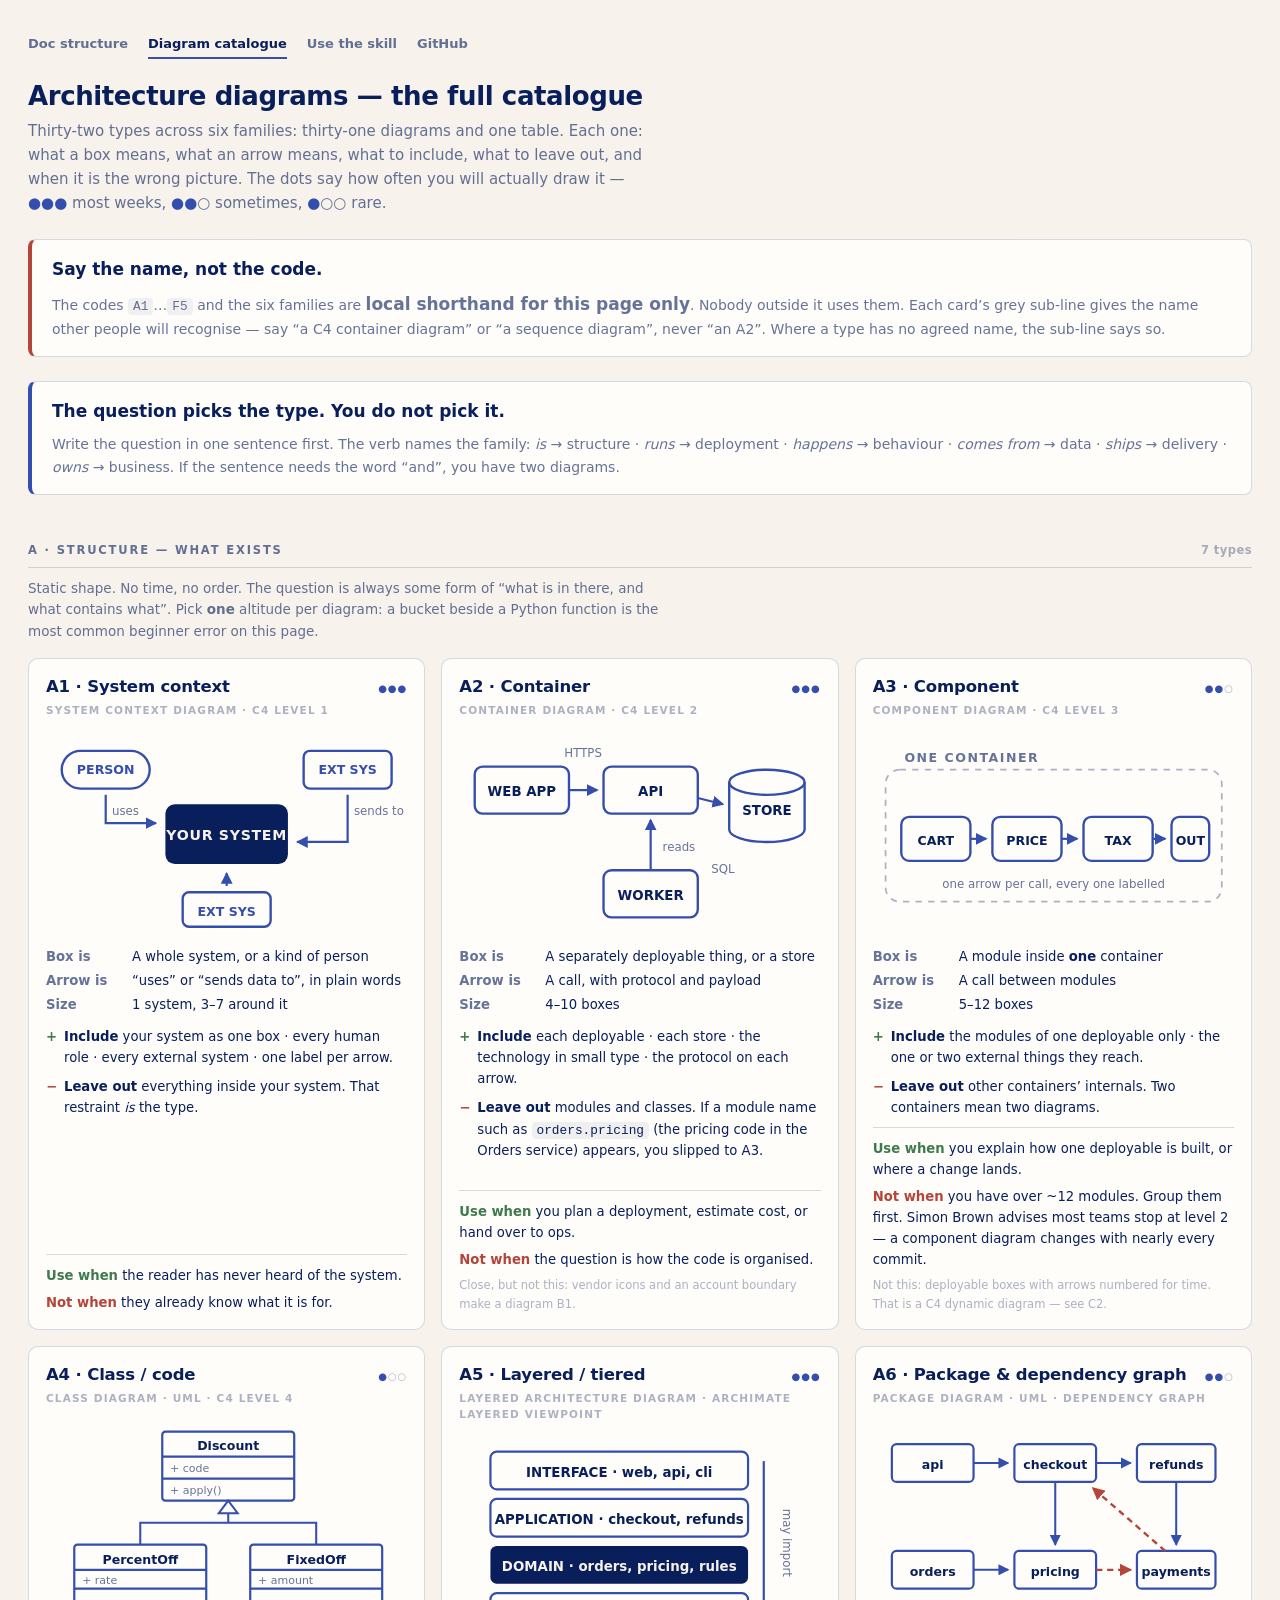
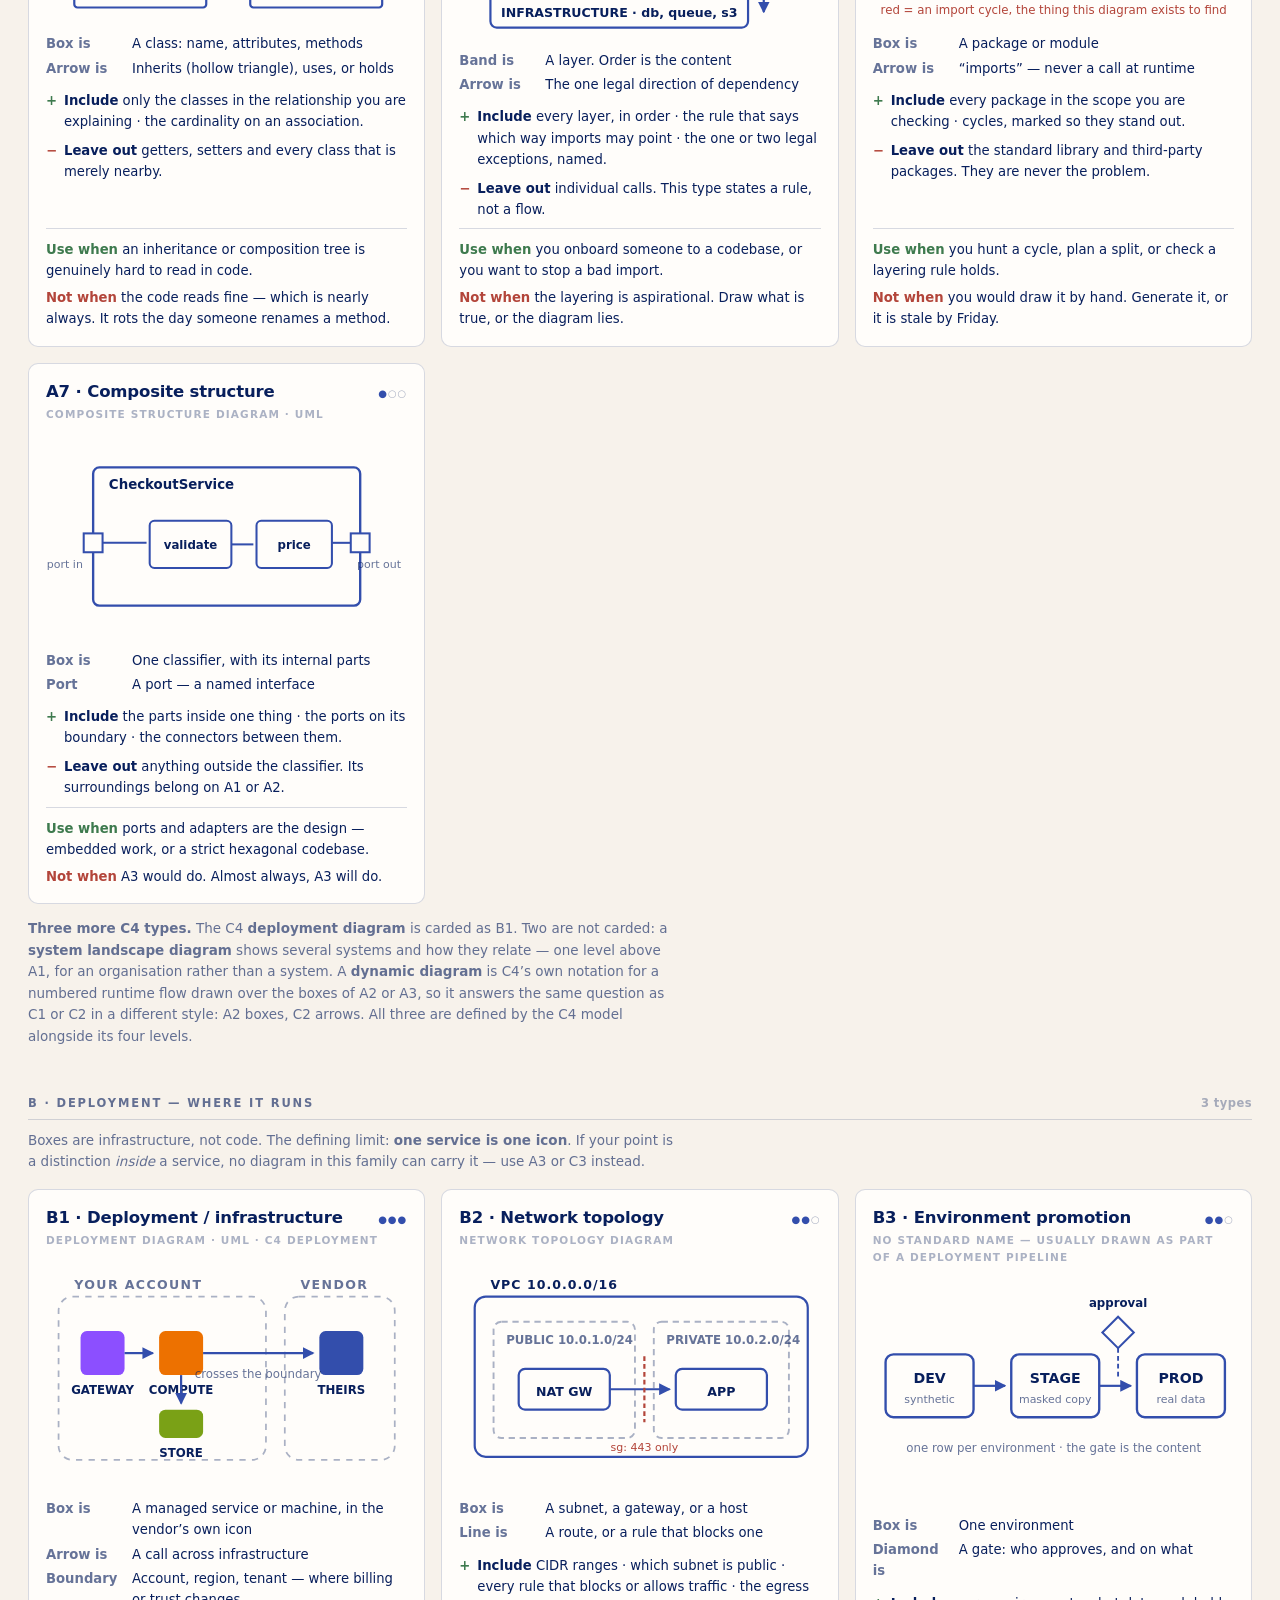
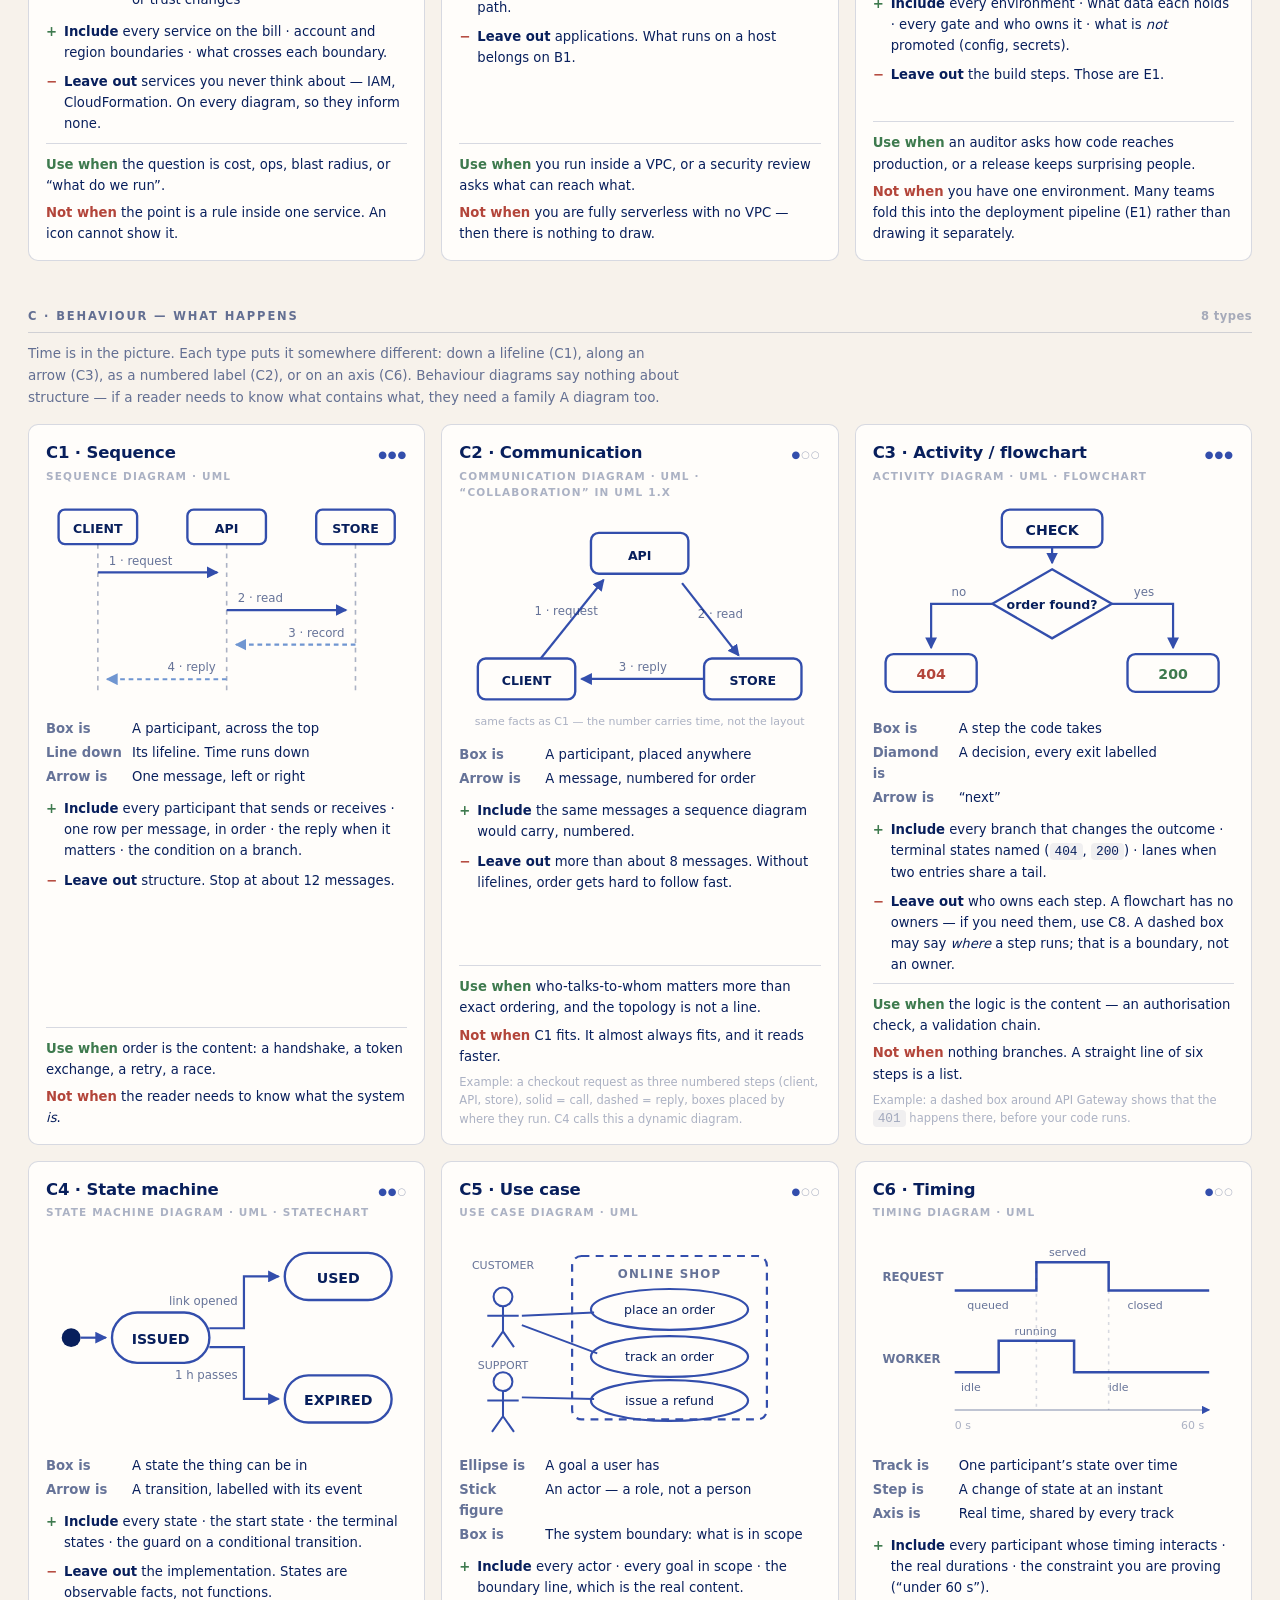
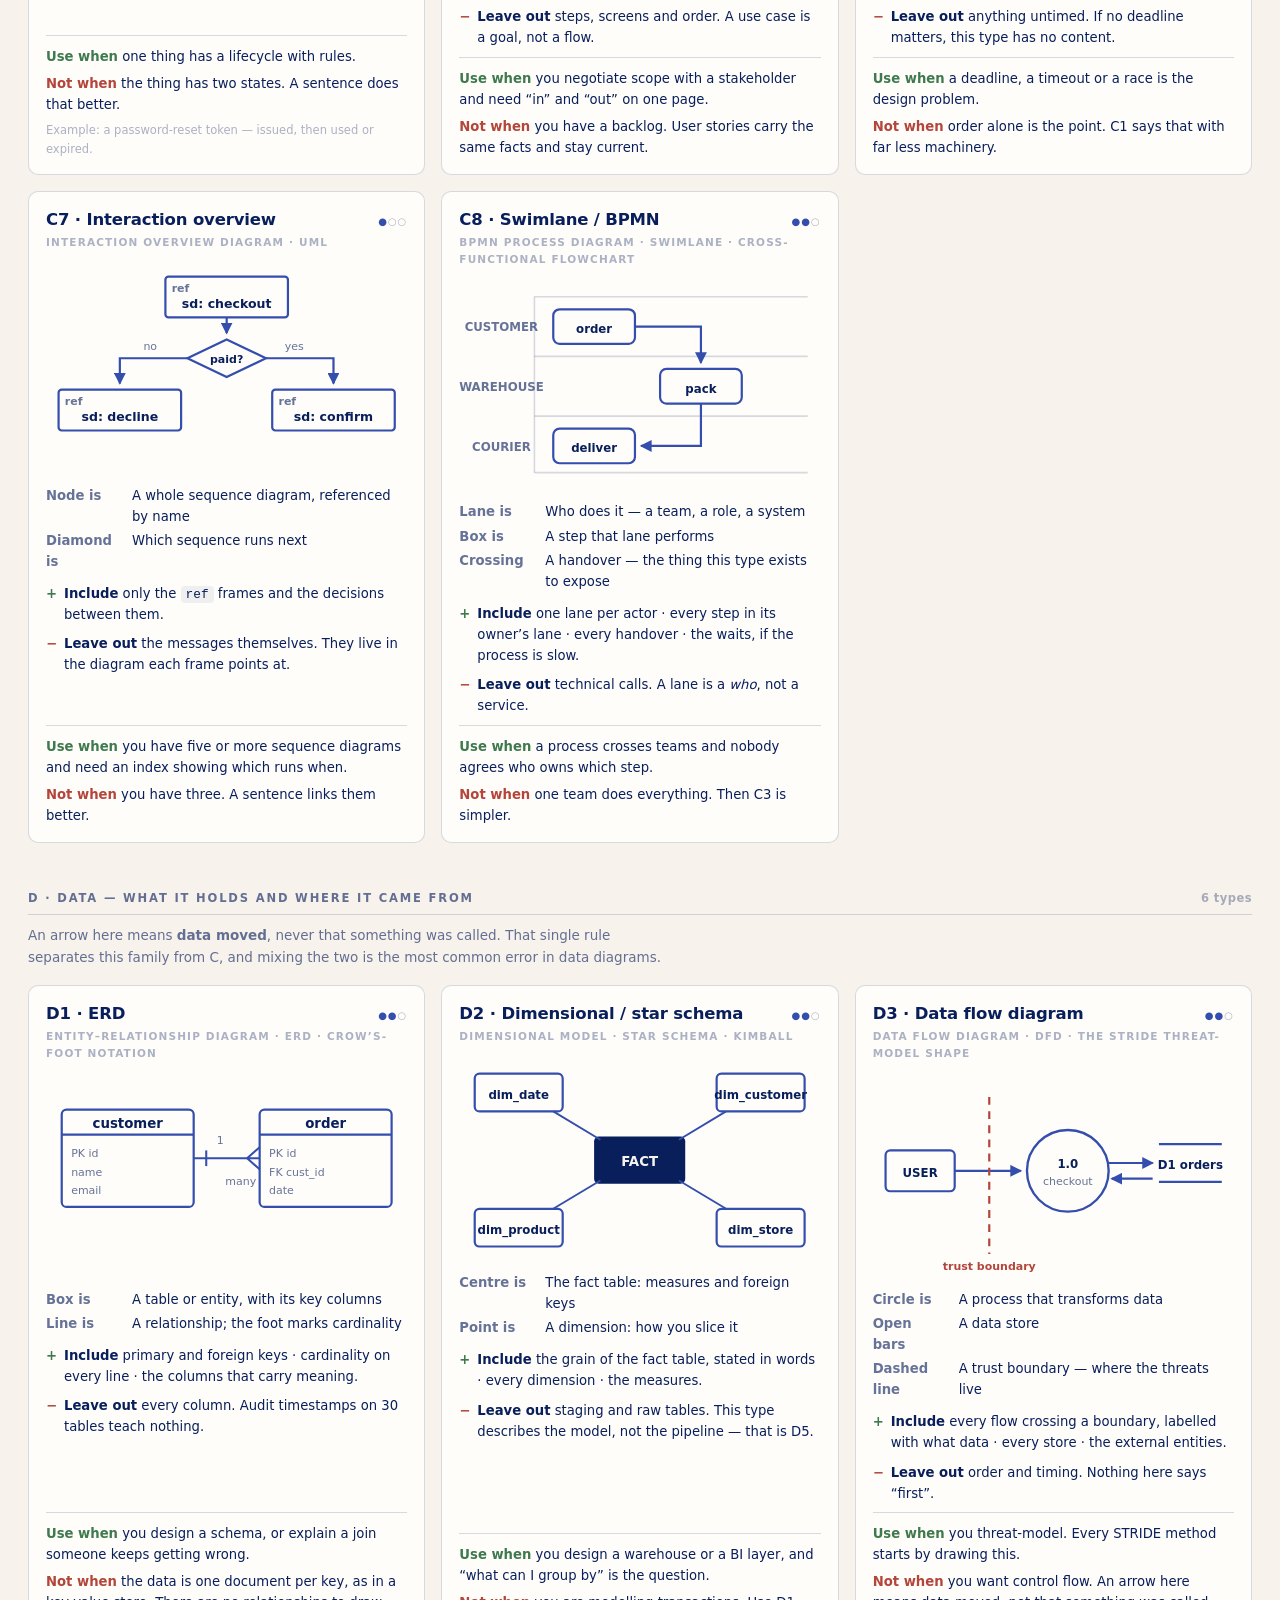
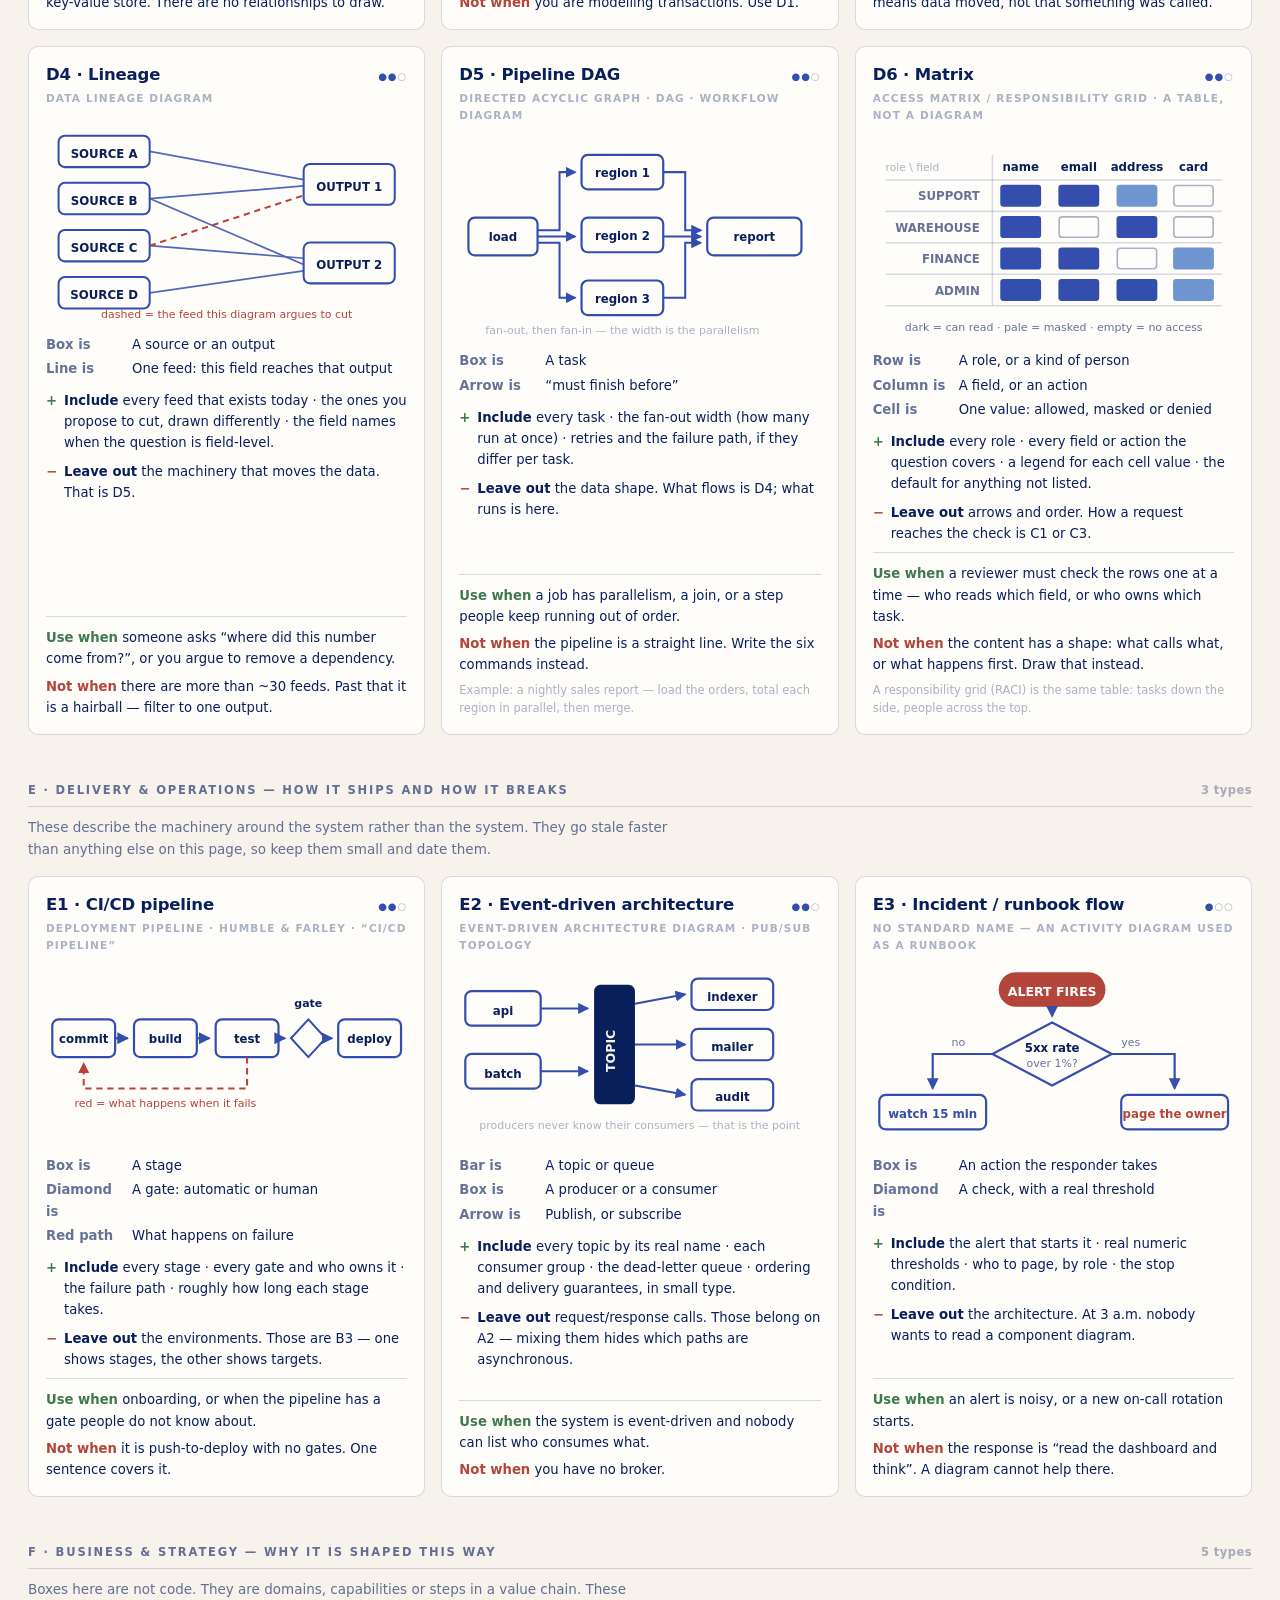
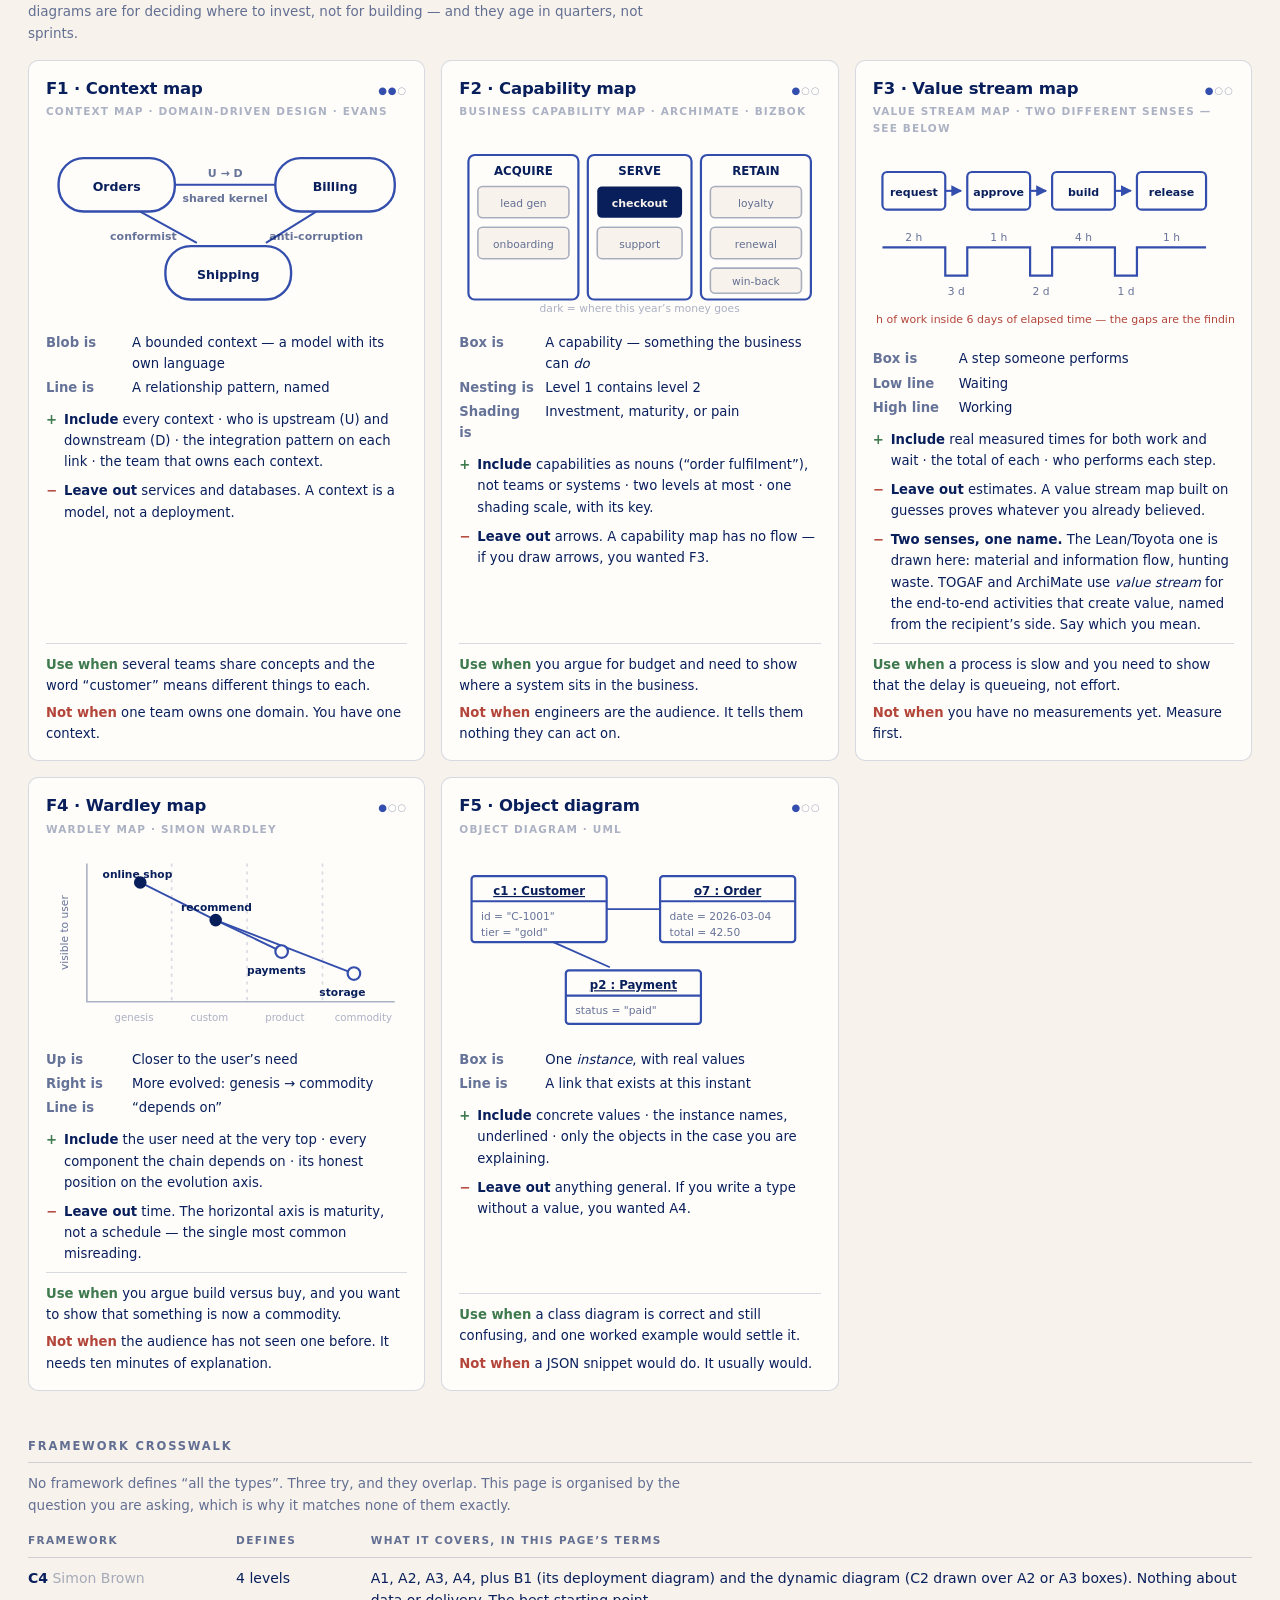
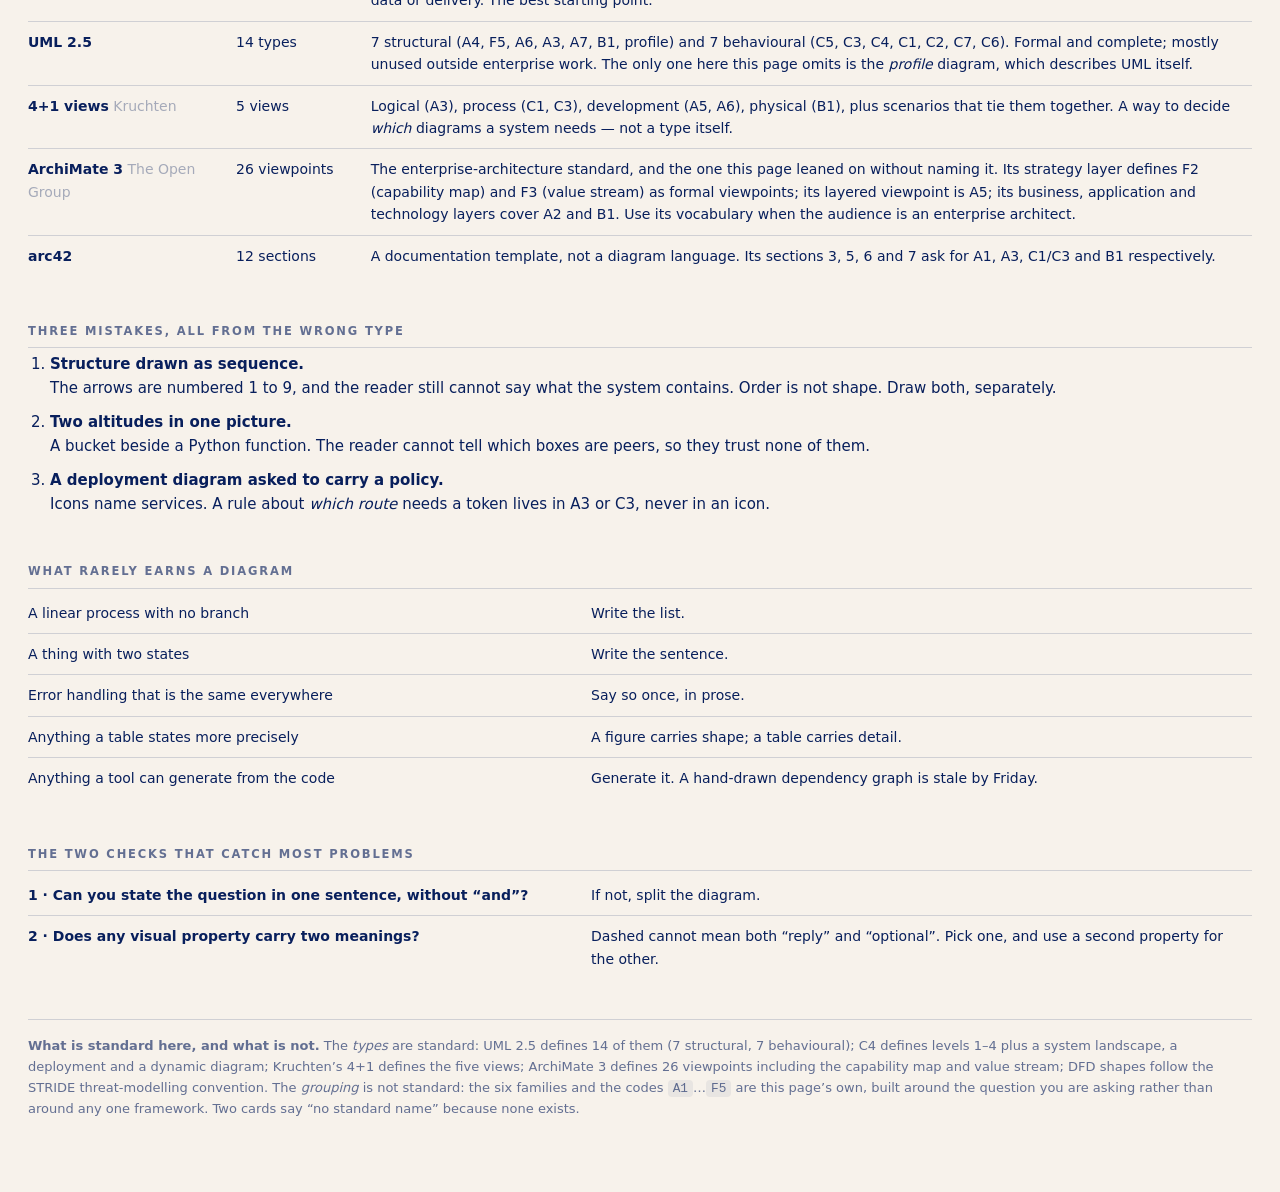
==== commit 5fed64d2: "docs(site): add skill page and rewrite the guide in plain language INTENTION: Make the guide easier " ====
--- a/docs/diagram-types.html
+++ b/docs/diagram-types.html
@@ -66,7 +66,7 @@
   }
 </style></head><body><div class="wrap">
 
-<nav class="topnav" aria-label="Site"><a href="index.html">Doc structure</a><a href="diagram-types.html" aria-current="page">Diagram catalogue</a><a href="https://github.com/whitewhiteqq/tech-design-doc">GitHub</a></nav>
+<nav class="topnav" aria-label="Site"><a href="index.html">Doc structure</a><a href="diagram-types.html" aria-current="page">Diagram catalogue</a><a href="skill.html">Use the skill</a><a href="https://github.com/whitewhiteqq/tech-design-doc">GitHub</a></nav>
 
 <h1>Architecture diagrams — the full catalogue</h1>
 <p class="lede">Thirty-two types across six families: thirty-one diagrams and one table. Each one: what a box means, what an arrow means,
@@ -136,7 +136,7 @@
   <dl class="kv"><dt>Box is</dt><dd>A separately deployable thing, or a store</dd>
     <dt>Arrow is</dt><dd>A call, with protocol and payload</dd><dt>Size</dt><dd>4–10 boxes</dd></dl>
   <p class="io inc"><b>Include</b> each deployable · each store · the technology in small type · the protocol on each arrow.</p>
-  <p class="io exc"><b>Leave out</b> modules and classes. If <code>orders.pricing</code> appears, you slipped to A3.</p>
+  <p class="io exc"><b>Leave out</b> modules and classes. If a module name such as <code>orders.pricing</code> (the pricing code in the Orders service) appears, you slipped to A3.</p>
   <div class="when"><p class="yes"><b>Use when</b> you plan a deployment, estimate cost, or hand over to ops.</p>
     <p class="no"><b>Not when</b> the question is how the code is organised.</p>
     <p class="ex">Close, but not this: vendor icons and an account boundary make a diagram B1.</p></div>
